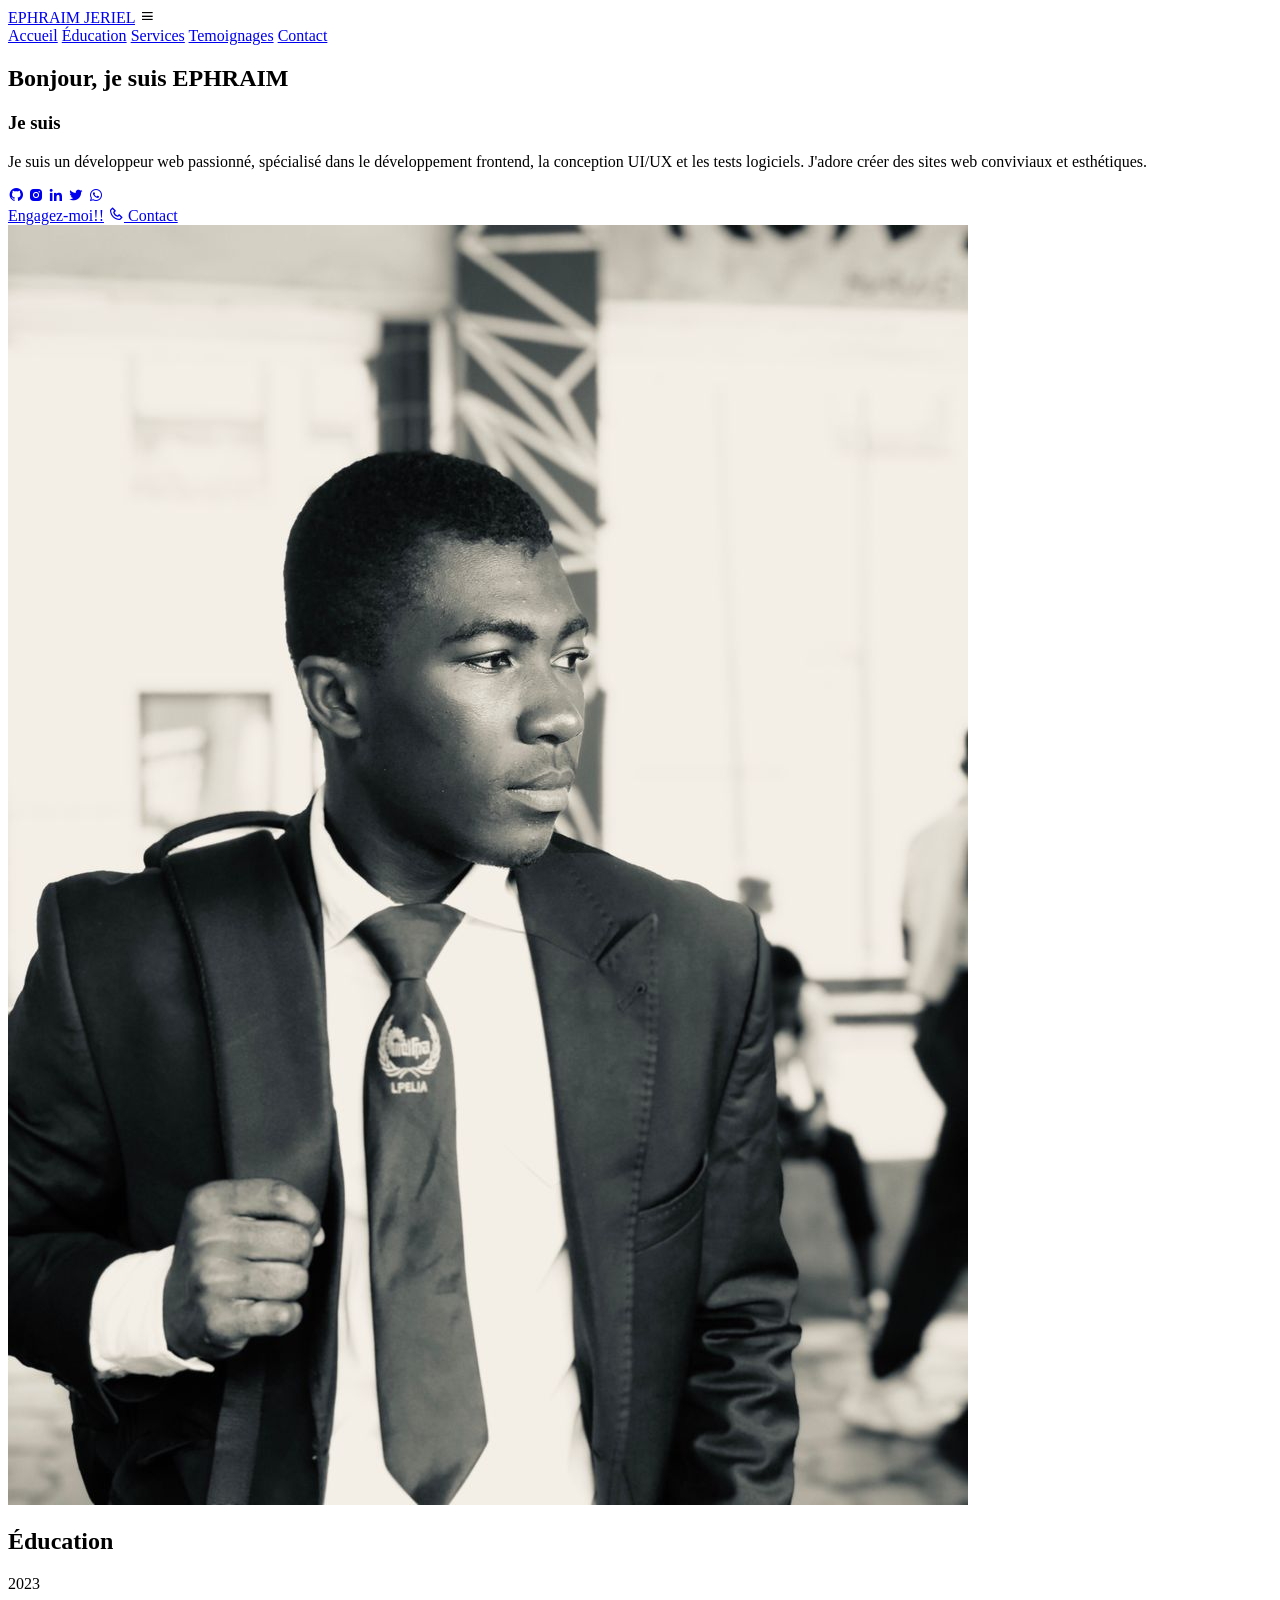
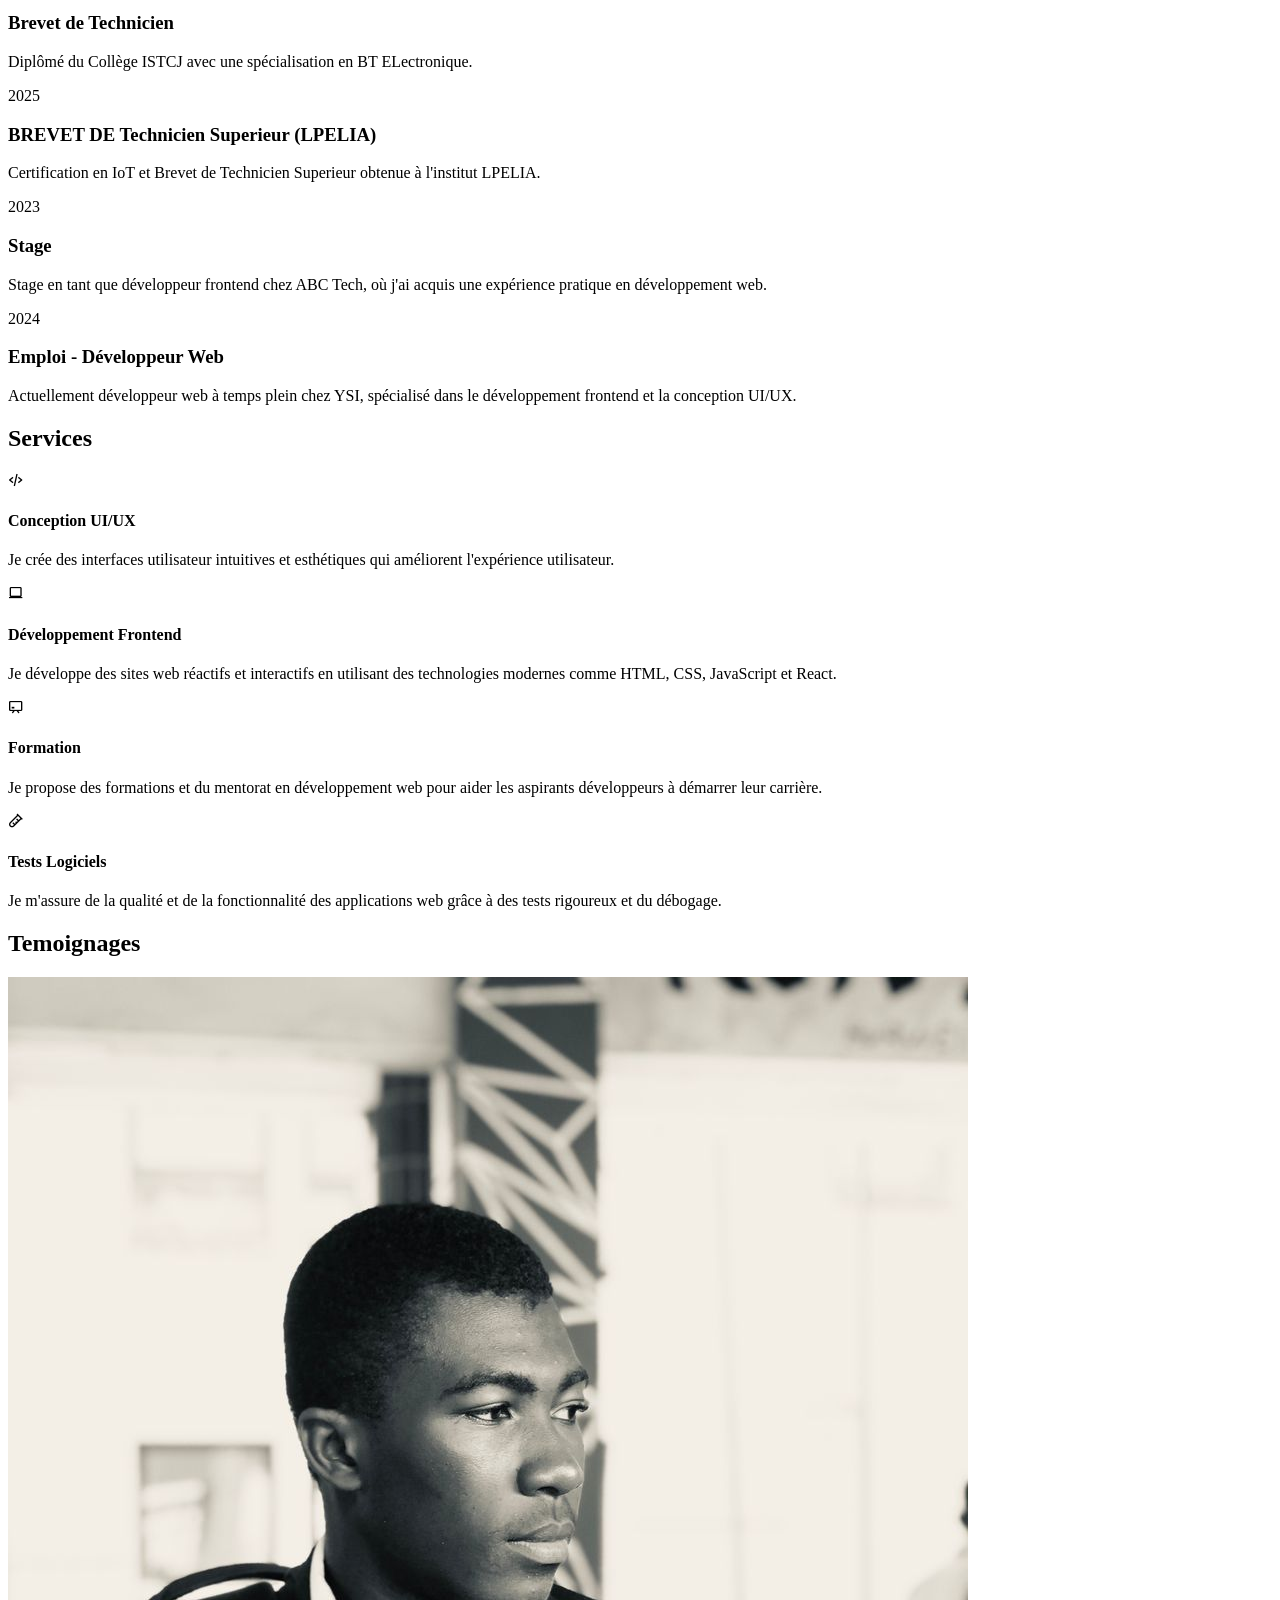
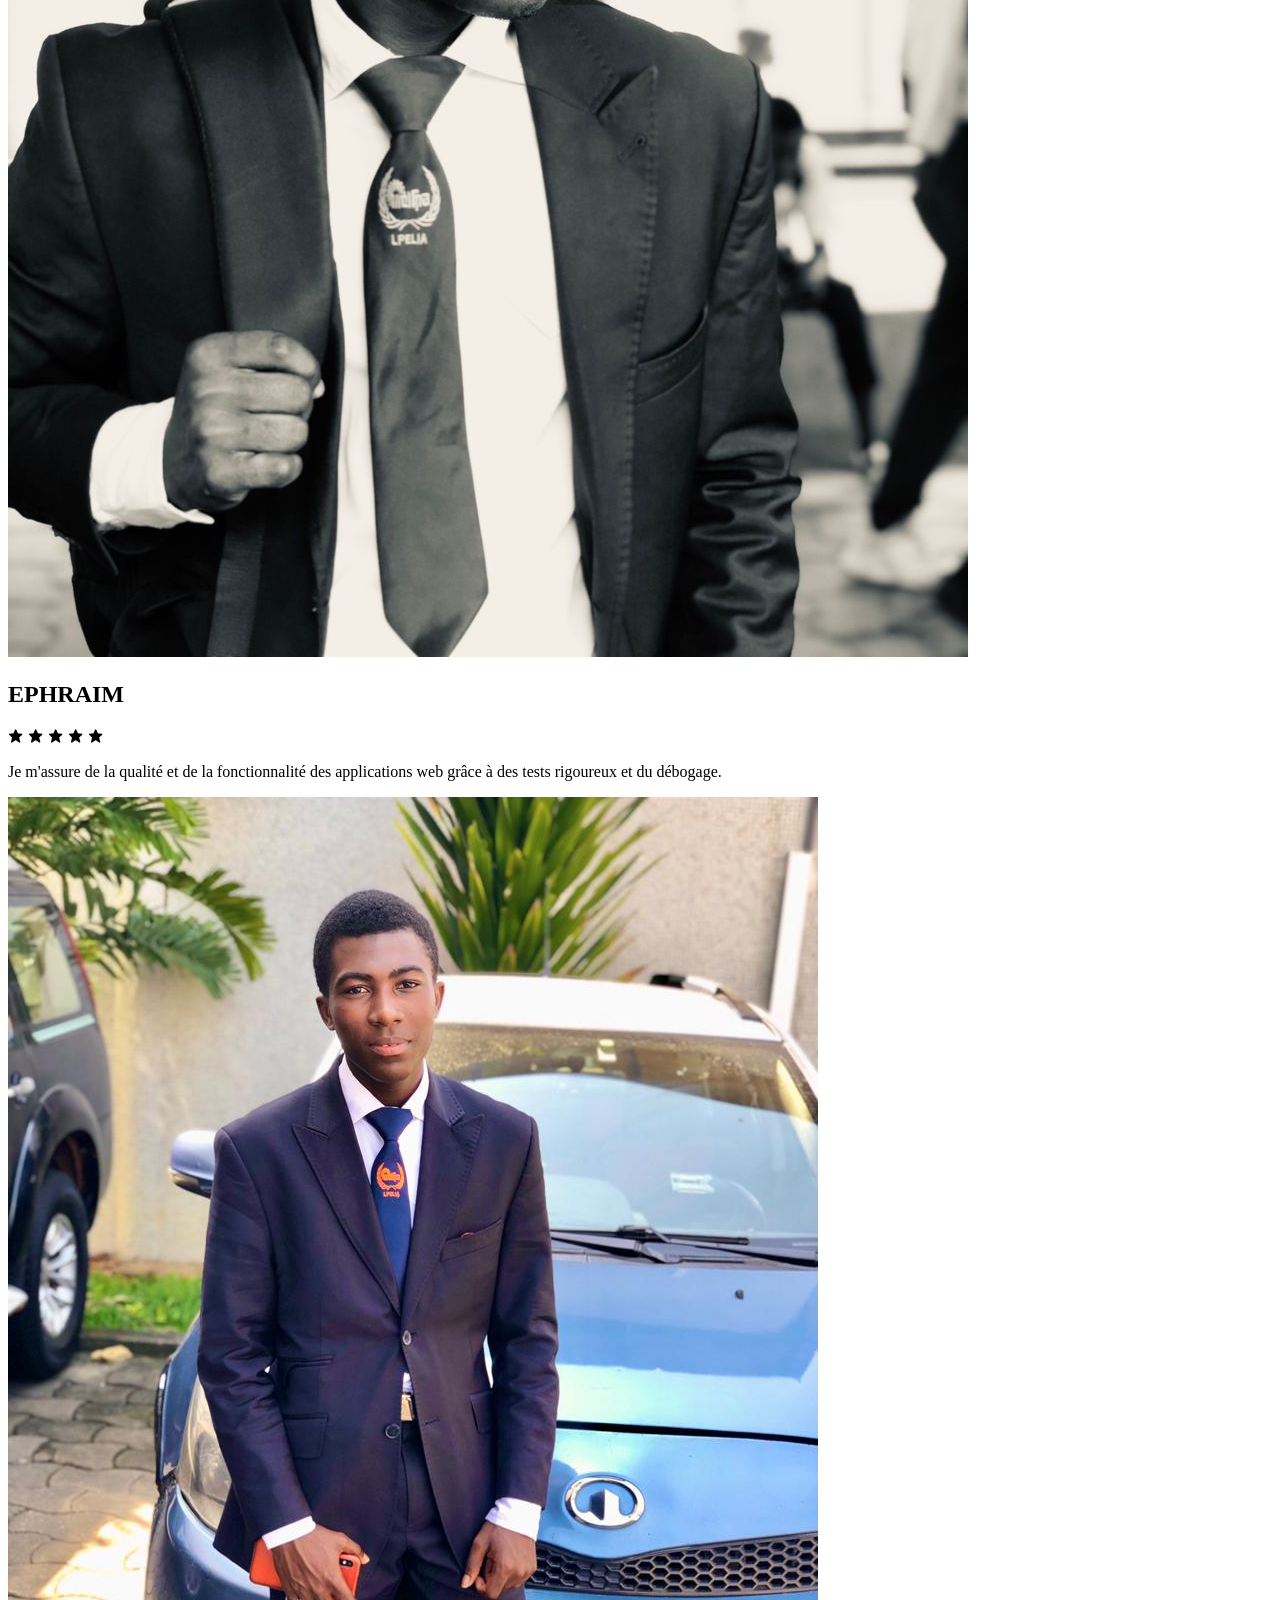
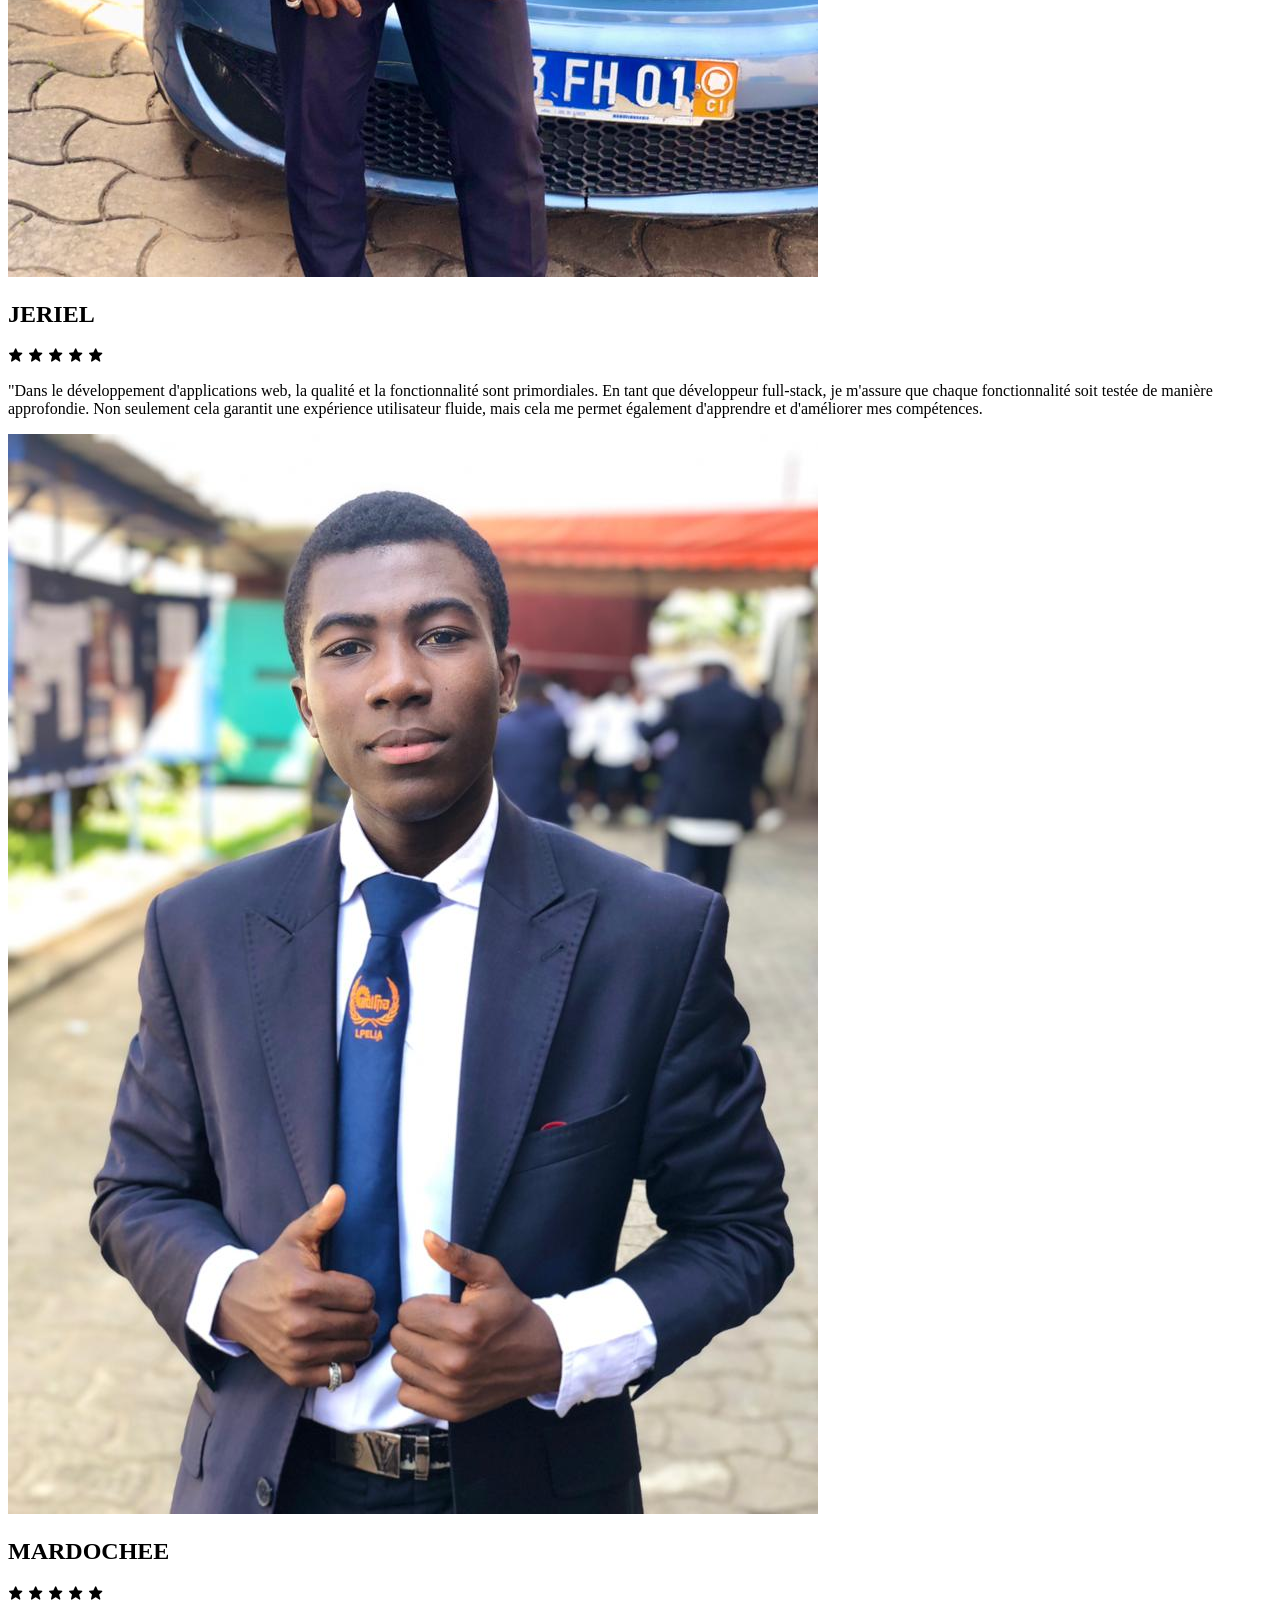
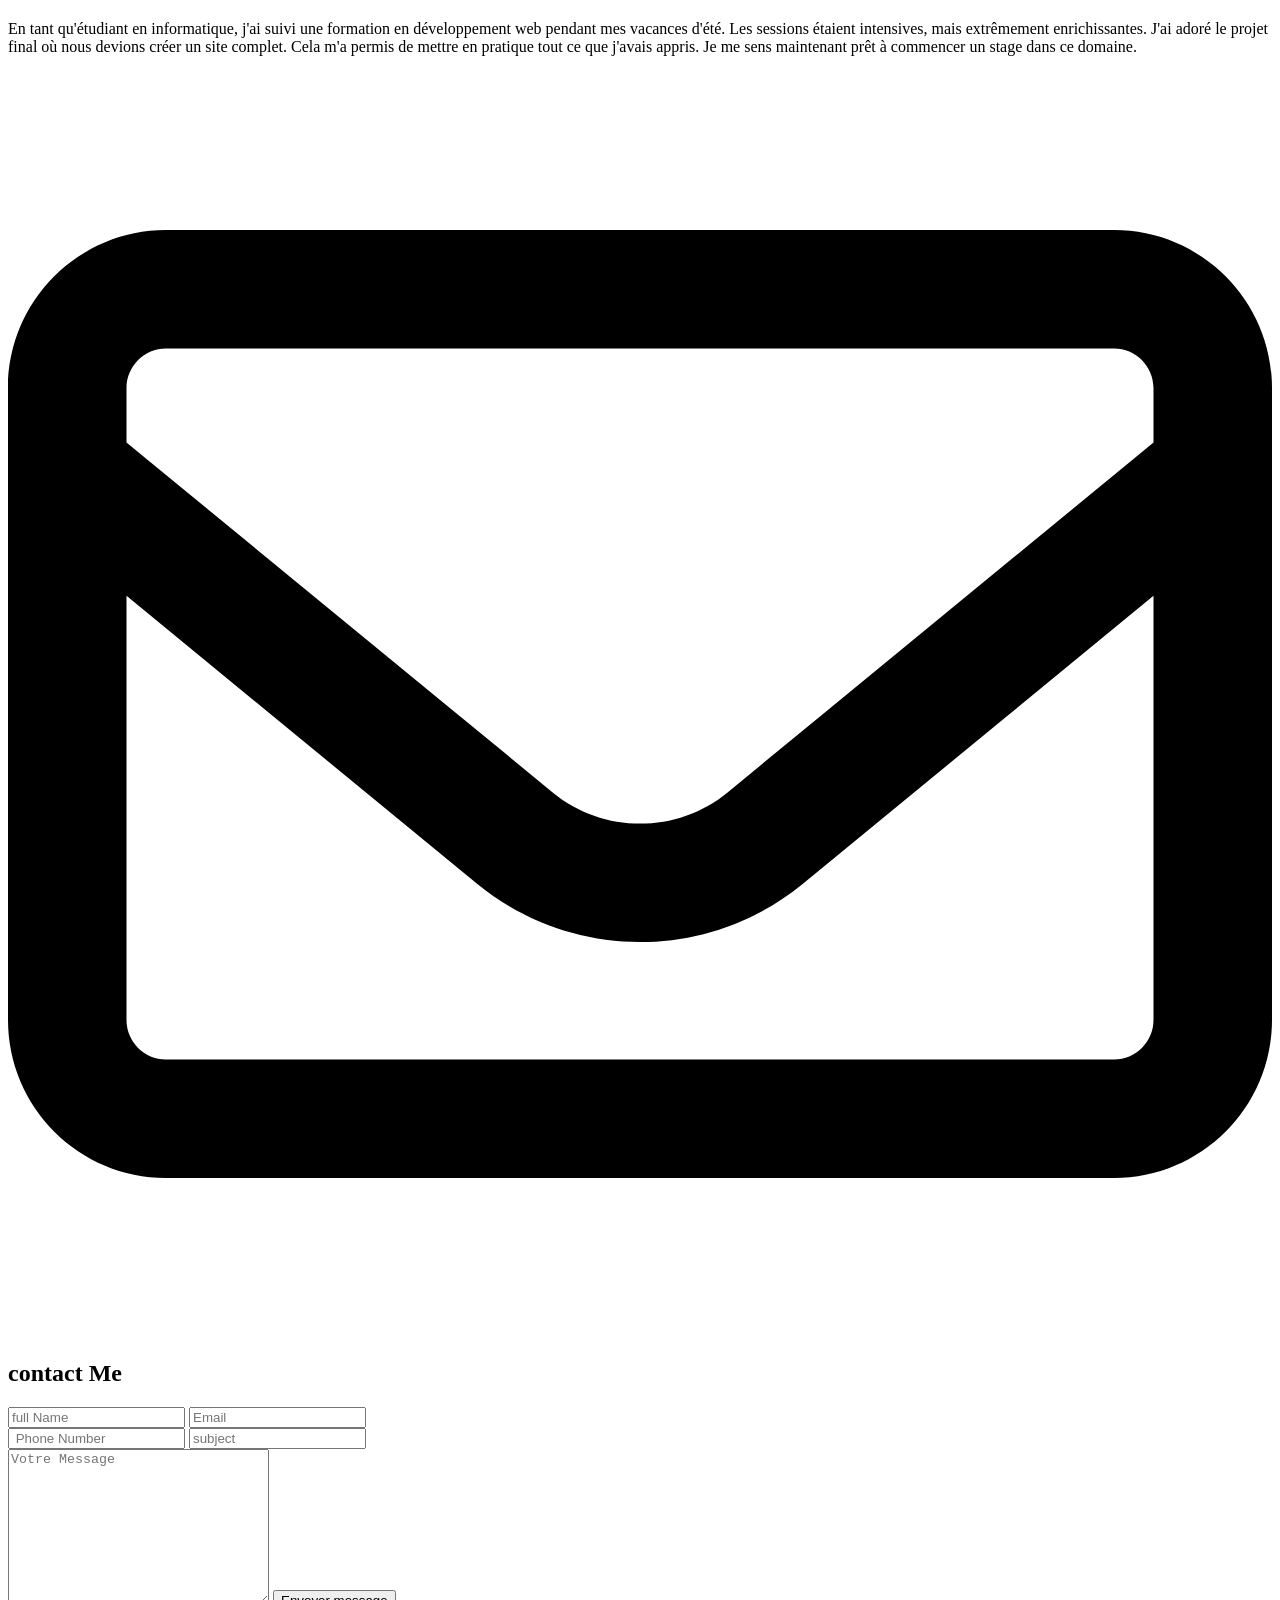
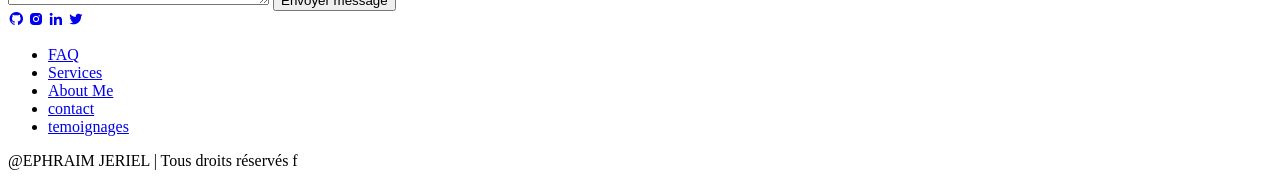
==== P_le Mardoch_e Ephra_m J_riel/Index.html @ 7ff17645 "Add files via upload" ====
<!DOCTYPE html>
<html lang="fr">
<head>
    <meta charset="UTF-8">
    <meta name="viewport" content="width=device-width, initial-scale=1.0">
    <title>POLE MARDOCHEE EPHRAIM JERIEL</title>
    <link rel="stylesheet" href="style.css">
    <link href='https://unpkg.com/boxicons@2.1.4/css/boxicons.min.css' rel='stylesheet'>
</head>
<body>
    
<header class="header">
    <a href="#home" class="logo">EPHRAIM <span>JERIEL</span></a>

    <i class='bx bx-menu' id="menu-icon"></i>

    <nav class="navbar">
        <a href="#home" class="active">Accueil</a>
        <a href="#Education">Éducation</a>
        <a href="#Services">Services</a>
        <a href="#Temoignages">Temoignages</a>
        <a href="#contact">Contact</a>
    </nav>
</header>

<section class="home" id="home">
    <div class="home-content">
        <h1>Bonjour, je suis <span>EPHRAIM</span></h1>
        <h3 class="text-animation">Je suis <span></span></h3>
        <p>Je suis un développeur web passionné, spécialisé dans le développement frontend, la conception UI/UX et les tests logiciels. J'adore créer des sites web conviviaux et esthétiques.</p>

    <div class="social-icons">
    <a href="https://github.com/mardocheeephraimjerielpole"><i class='bx bxl-github'></i></a>
    <a href="#"><i class='bx bxl-instagram-alt'></i></a>
    <a href="https://www.linkedin.com/in/mardoch%C3%A9e-ephra%C3%AFm-j%C3%A9riel-pol%C3%A9-62912a37a/"><i class='bx bxl-linkedin'></i></a>
    <a href="https://x.com/ephraim_pole?t=yPL_BrUzKOtYKGktFUM-qQ&s=09"><i class='bx bxl-twitter'></i></a>
    <a href="https://wa.me/+2250779482586"><i class='bx bxl-whatsapp'></i></a>
</div>

<div class="btn-group">
    
</div>
            <a href="mailto:mardocheeephraimjerielpole@gmail.com" class="btn">Engagez-moi!!</a>
           <a href="https://wa.me/+2250779482586" class="btn">  
    <i class='bx bx-phone'></i> Contact
</a>

        </div>
    </div>
    <div class="home-img">
        <img src="images/image(14).jpg" alt="Ephraim Jeriel">
    </div>
</section>

<section class="Education" id="Education">
    <h2 class="heading">Éducation</h2>

    <div class="timeline-items">
        <div class="timeline-item">
            <div class="timeline-dot"></div>
            <div class="timeline-date">2023</div>
            <div class="timeline-content">
                <h3>Brevet de Technicien </h3>
                <p>Diplômé du Collège ISTCJ avec une spécialisation en BT ELectronique.</p>
            </div>
        </div>

        <div class="timeline-item">
            <div class="timeline-dot"></div>
            <div class="timeline-date">2025</div>
            <div class="timeline-content">
                <h3>BREVET DE Technicien Superieur (LPELIA)</h3>
                <p>Certification en IoT et Brevet de Technicien Superieur obtenue à l'institut LPELIA.</p>
            </div> 
        </div>

        <div class="timeline-item">
            <div class="timeline-dot"></div>
            <div class="timeline-date">2023</div>
            <div class="timeline-content">
                <h3>Stage</h3>
                <p>Stage en tant que développeur frontend chez ABC Tech, où j'ai acquis une expérience pratique en développement web.</p>
            </div>
        </div>

        <div class="timeline-item">
            <div class="timeline-dot"></div>
            <div class="timeline-date">2024</div>
            <div class="timeline-content">
                <h3>Emploi - Développeur Web</h3>
                <p>Actuellement développeur web à temps plein chez YSI, spécialisé dans le développement frontend et la conception UI/UX.</p>
            </div>

         
        </div>
    </div>
</section>

<section class="Services" id="Services">
    <h2 class="heading">Services</h2>

    <div class="Services-container">
        <div class="Service-box">
            <i class='bx bx-code-alt'></i>
            <div class="Service-info">
                <h4>Conception UI/UX</h4>
                <p>Je crée des interfaces utilisateur intuitives et esthétiques qui améliorent l'expérience utilisateur.</p>
            </div>
        </div>

        <div class="Service-box">
            <i class='bx bx-laptop'></i>
            <div class="Service-info">
                <h4>Développement Frontend</h4>
                <p>Je développe des sites web réactifs et interactifs en utilisant des technologies modernes comme HTML, CSS, JavaScript et React.</p>
            </div>
        </div>

        <div class="Service-box">
            <i class='bx bx-chalkboard'></i>
            <div class="Service-info">
                <h4>Formation</h4>
                <p>Je propose des formations et du mentorat en développement web pour aider les aspirants développeurs à démarrer leur carrière.</p>
            </div>
        </div>

        <div class="Service-box">
            <i class='bx bx-test-tube'></i>
            <div class="Service-info">
                <h4>Tests Logiciels</h4>
                <p>Je m'assure de la qualité et de la fonctionnalité des applications web grâce à des tests rigoureux et du débogage.</p>
            </div>
        </div>
    </div>
</section>


<section class="temoignages" id="Temoignages">
    <div class="temoignages-box">
        <h2 class="heading">Temoignages</h2>

        <div class="wrapper">
            <div class="temoignages-item">
                <img src="images/image(14).jpg" alt="Ephraim">
                <h2>EPHRAIM</h2>
                <div class="rating">
                    <i class='bx bxs-star'></i>
                    <i class='bx bxs-star'></i>
                    <i class='bx bxs-star'></i>
                    <i class='bx bxs-star'></i>
                    <i class='bx bxs-star'></i>
                </div>
                <p>Je m'assure de la qualité et de la fonctionnalité des applications web grâce à des tests rigoureux et du débogage.</p>
            </div>

            <div class="temoignages-item">
                <img src="images/image (3).jpg" alt="Jeriel">
                <h2>JERIEL</h2>
                <div class="rating">
                    <i class='bx bxs-star'></i>
                    <i class='bx bxs-star'></i>
                    <i class='bx bxs-star'></i>
                    <i class='bx bxs-star'></i>
                    <i class='bx bxs-star'></i>
                </div>
                <p>"Dans le développement d'applications web, la qualité et la fonctionnalité sont primordiales. En tant que développeur full-stack, je m'assure que chaque fonctionnalité soit testée de manière approfondie. Non seulement cela garantit une expérience utilisateur fluide, mais cela me permet également d'apprendre et d'améliorer mes compétences.</p>
            </div>

            <div class="temoignages-item">
                <img src="images/image (4).jpg" alt="Mardochee">
                <h2>MARDOCHEE</h2>
                <div class="rating">
                    <i class='bx bxs-star'></i>
                    <i class='bx bxs-star'></i>
                    <i class='bx bxs-star'></i>
                    <i class='bx bxs-star'></i>
                    <i class='bx bxs-star'></i>
                </div>
                <p>En tant qu'étudiant en informatique, j'ai suivi une formation en développement web pendant mes vacances d'été. Les sessions étaient intensives, mais extrêmement enrichissantes. J'ai adoré le projet final où nous devions créer un site complet. Cela m'a permis de mettre en pratique tout ce que j'avais appris. Je me sens maintenant prêt à commencer un stage dans ce domaine.</p>
            </div>
        </div>
    </div>
</section>

<div class="logos">
    <a href="mailto:younginov@gmail.com" target="_blank" aria-label="My G mail"><svg id="GmailLogo"
        viewBox="0 0 512 512">
        
        <path
        d="M64 112c-8.8 0-16 7.2-16 16v22.1L220.5 291.7c20.7 17 50.4 17 71.1 0L464 150.1V128c0-8.8-7.2-16-16-16H64zM48 212.2V384c0 8.8 7.2 16 16 16H448c8.8 0 16-7.2 16-16V212.2L322 328.8c-38.4 31.5-93.7 31.5-132 0L48 212.2zM0 128C0 92.7 28.7 64 64 64H448c35.3 0 64 28.7 64 64V384c0 35.3-28.7 64-64 64H64c-35.3 0-64-28.7-64-64V128z" />
    </svg></a>
        
   </div>

        <section class="contact" id="contact">
            <h2 class="heading">contact <span>Me</span></h2>

            <form action="">
                <div class="inpout-group">
                    <div class="input-box">
                        <input type="text" placeholder="full Name">
                        <input type="email" placeholder="Email">
                    </div>
                    <div class="input-box">
                        <input type="number" placeholder=" Phone Number">
                        <input type="text" placeholder="subject">
                    </div>
                </div>

                <div class="input-group-2">
                    <textarea name="" id="" cols="30" rows="10" placeholder="Votre Message"></textarea>
                    <input type="submit" value="Envoyer message" class="btn">
                </div>
            </form>
        </section>

        <footer class="footer">
            <div class="social">
                <a href="#"><i class='bx bxl-github'></i></a>
                <a href="#"><i class='bx bxl-instagram-alt'></i></a>
                <a href="#"><i class='bx bxl-linkedin'></i></a>
                <a href="#"><i class='bx bxl-twitter'></i></a>
            </div>

            <ul class="list">
                <li>
                    <a href="a">FAQ</a>
                </li>

                <li>
                    <a href="a">Services</a>
                </li>

                <li>
                    <a href="a">About Me</a>
                </li>

                <li>
                    <a href="a">contact</a>
                </li>

                <li>
                    <a href="a">temoignages</a>
                </li>
            </ul>
            <p class="copyright">
                @EPHRAIM JERIEL | Tous droits réservés f
            </p>


        </footer>

<script src="Script.js"></script>
</body>
</html>
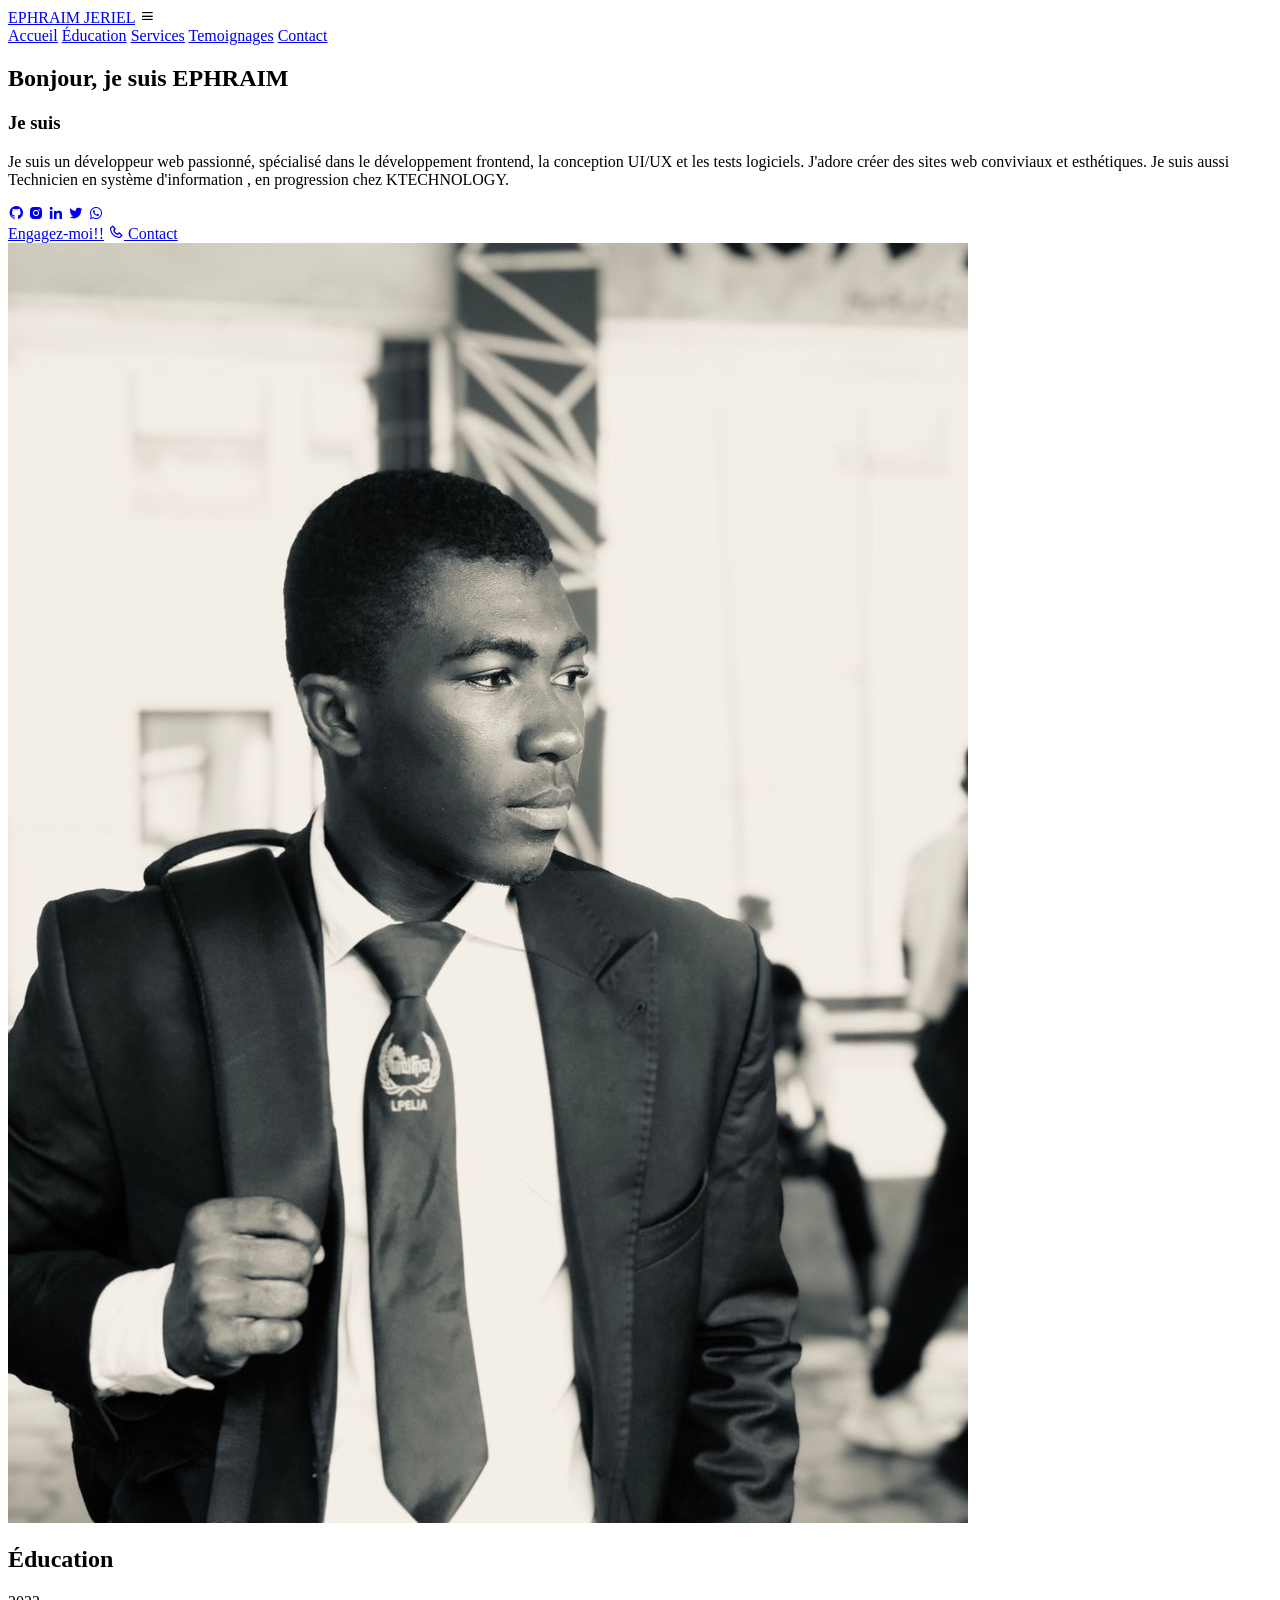
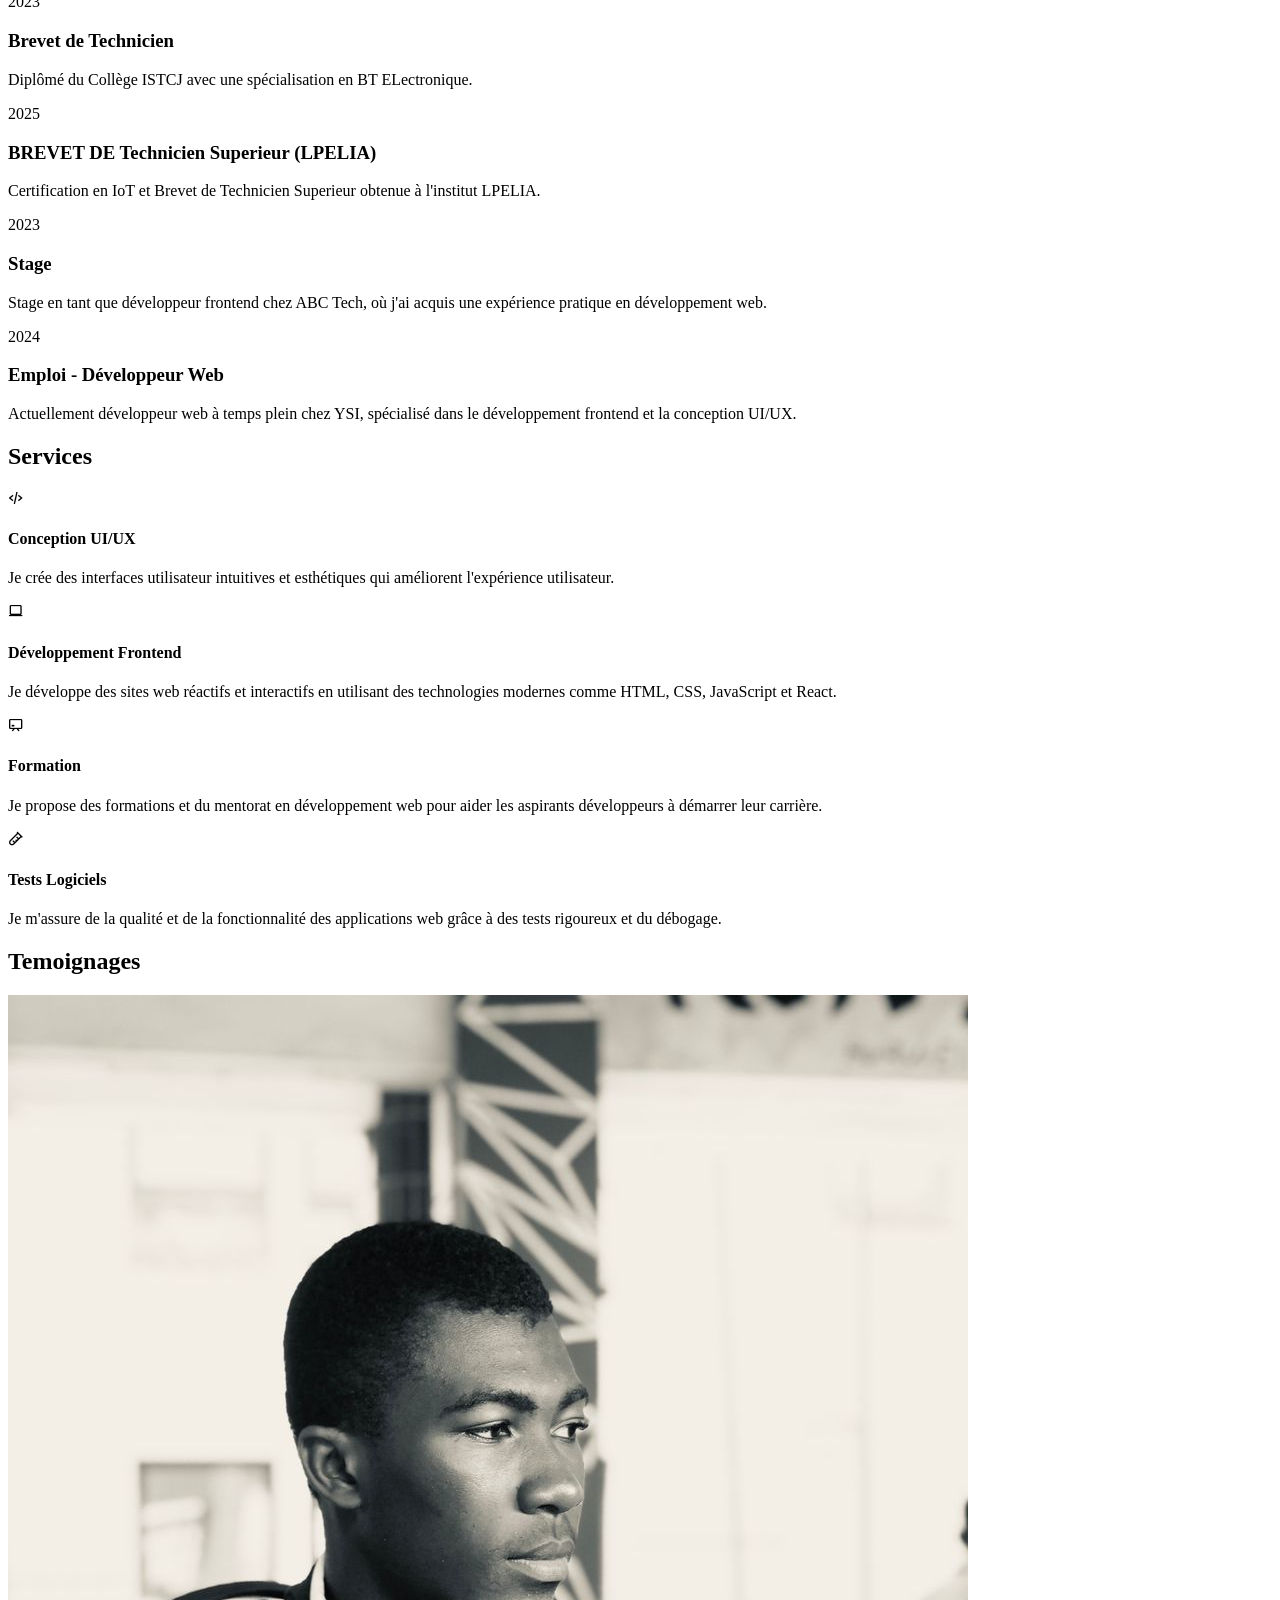
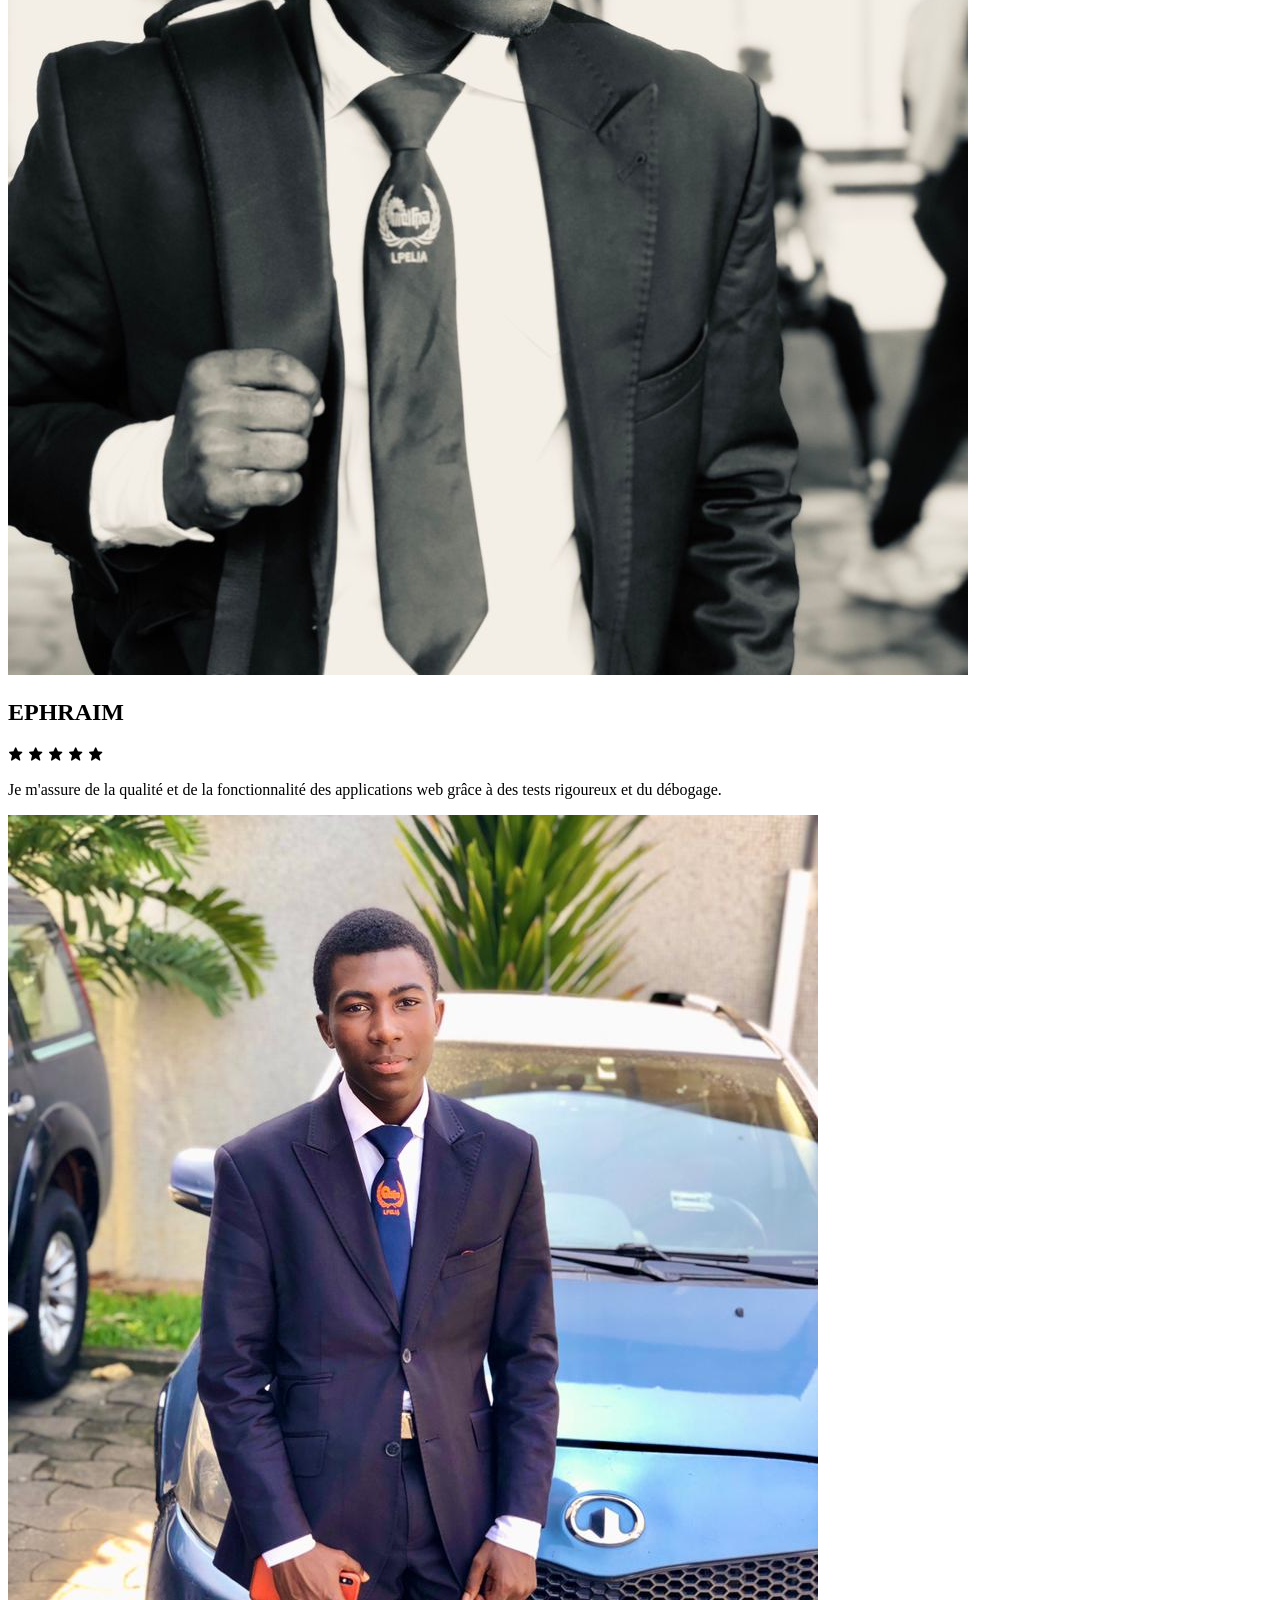
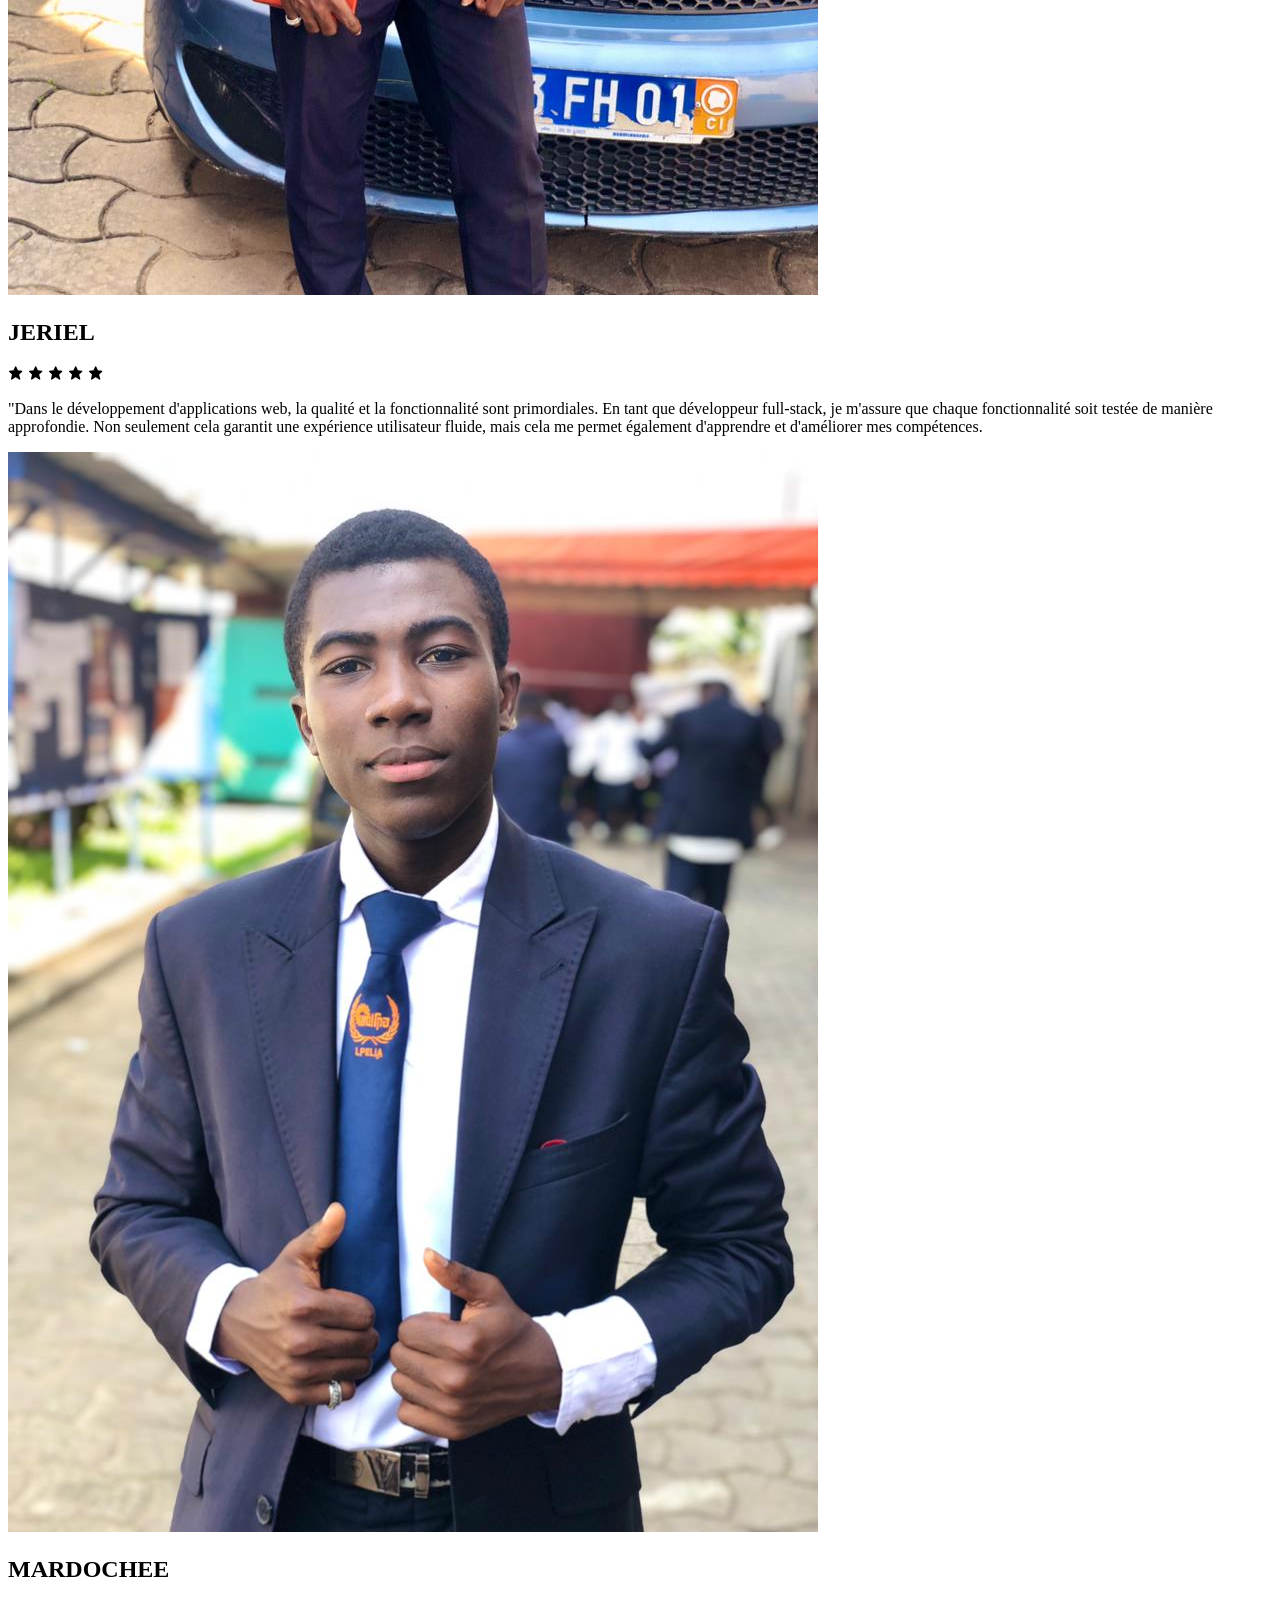
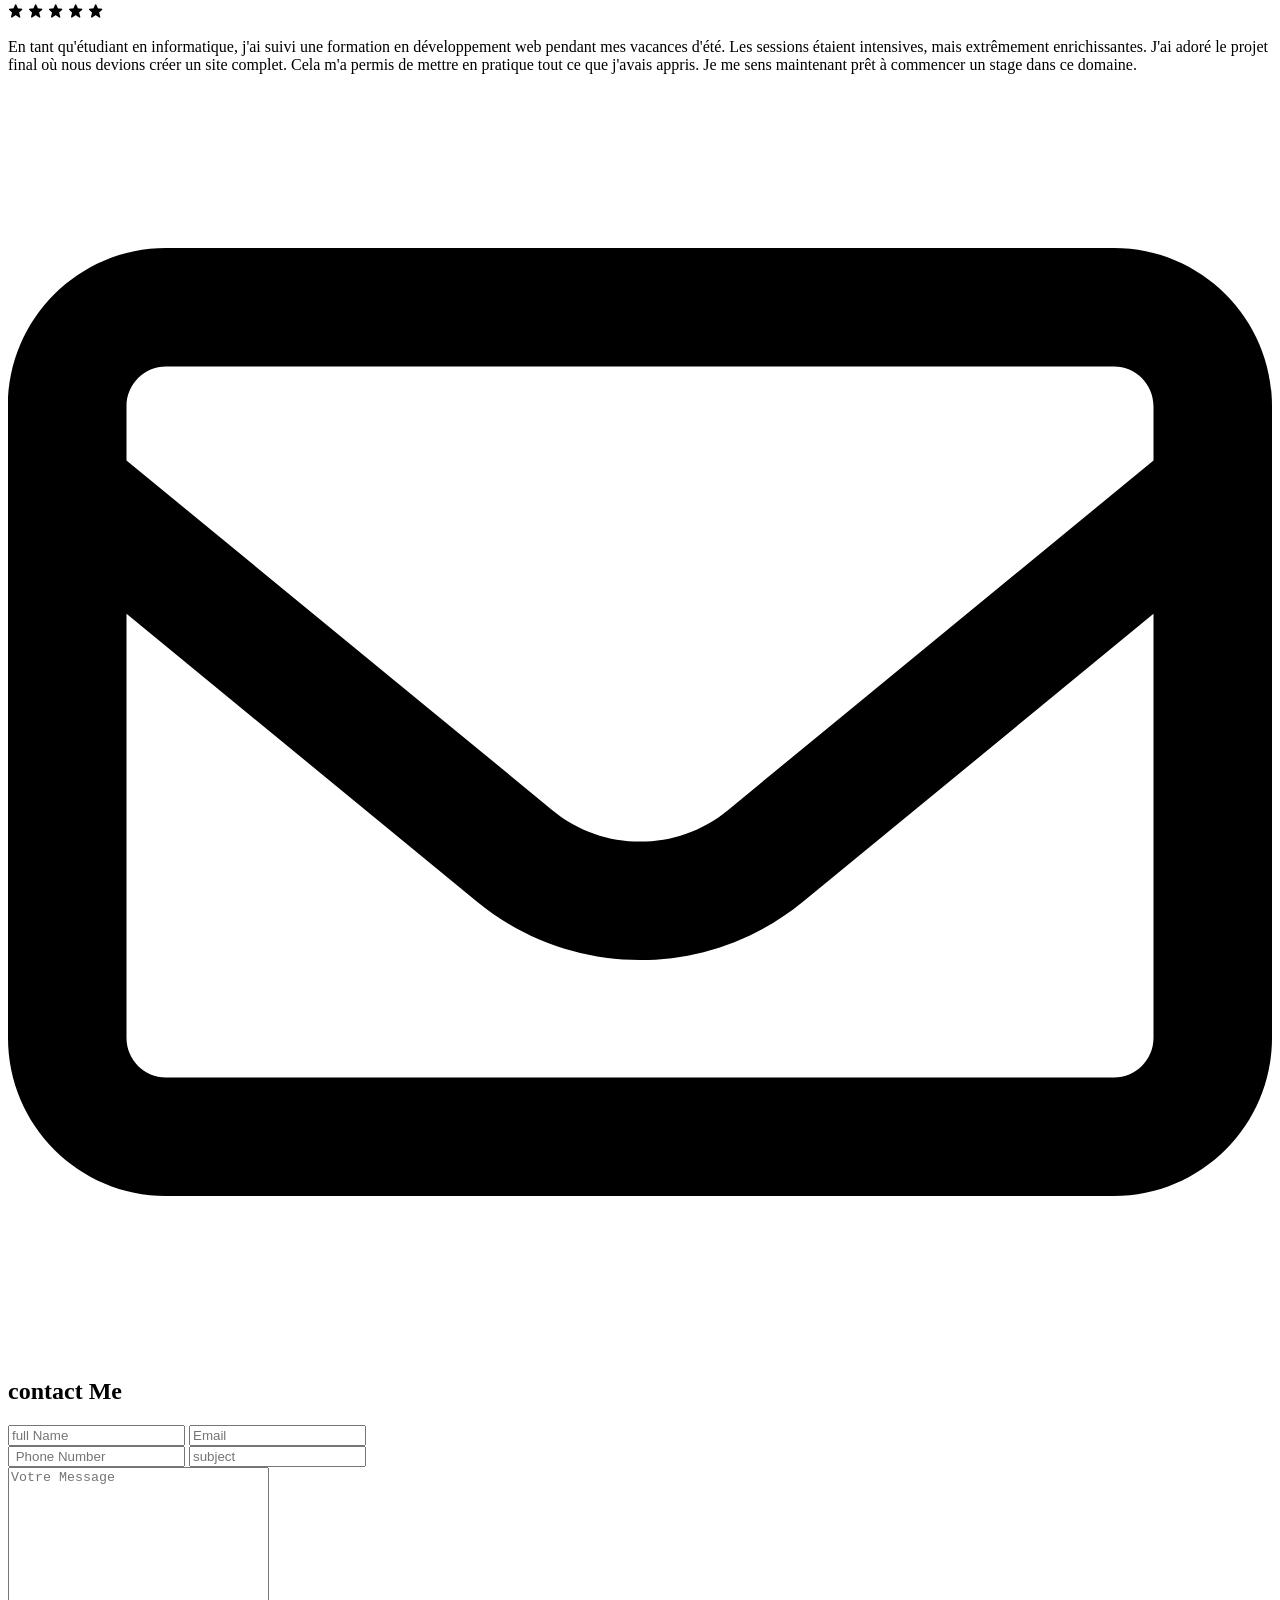
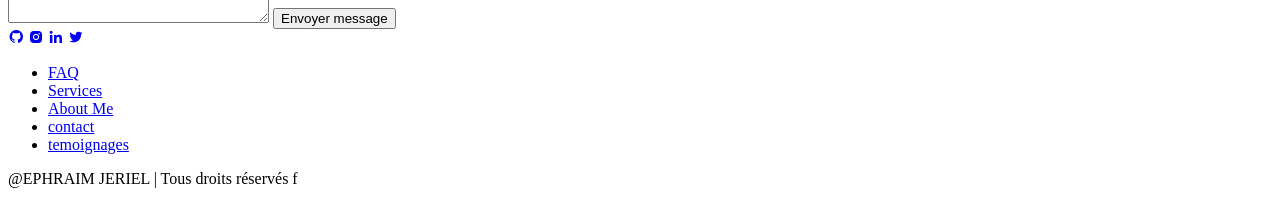
==== commit 16d554cb: "Update Index.html with developer details Added additional information about the developer's backgrou" ====
--- a/P_le Mardoch_e Ephra_m J_riel/Index.html
+++ b/P_le Mardoch_e Ephra_m J_riel/Index.html
@@ -27,7 +27,8 @@
     <div class="home-content">
         <h1>Bonjour, je suis <span>EPHRAIM</span></h1>
         <h3 class="text-animation">Je suis <span></span></h3>
-        <p>Je suis un développeur web passionné, spécialisé dans le développement frontend, la conception UI/UX et les tests logiciels. J'adore créer des sites web conviviaux et esthétiques.</p>
+        <p>Je suis un développeur web passionné, spécialisé dans le développement frontend, la conception UI/UX et les tests logiciels. J'adore créer des sites web conviviaux et esthétiques.
+        Je suis aussi Technicien en système d'information , en progression chez KTECHNOLOGY.</p>
 
     <div class="social-icons">
     <a href="https://github.com/mardocheeephraimjerielpole"><i class='bx bxl-github'></i></a>
@@ -252,4 +253,5 @@
 
 <script src="Script.js"></script>
 </body>
-</html>+
+</html>
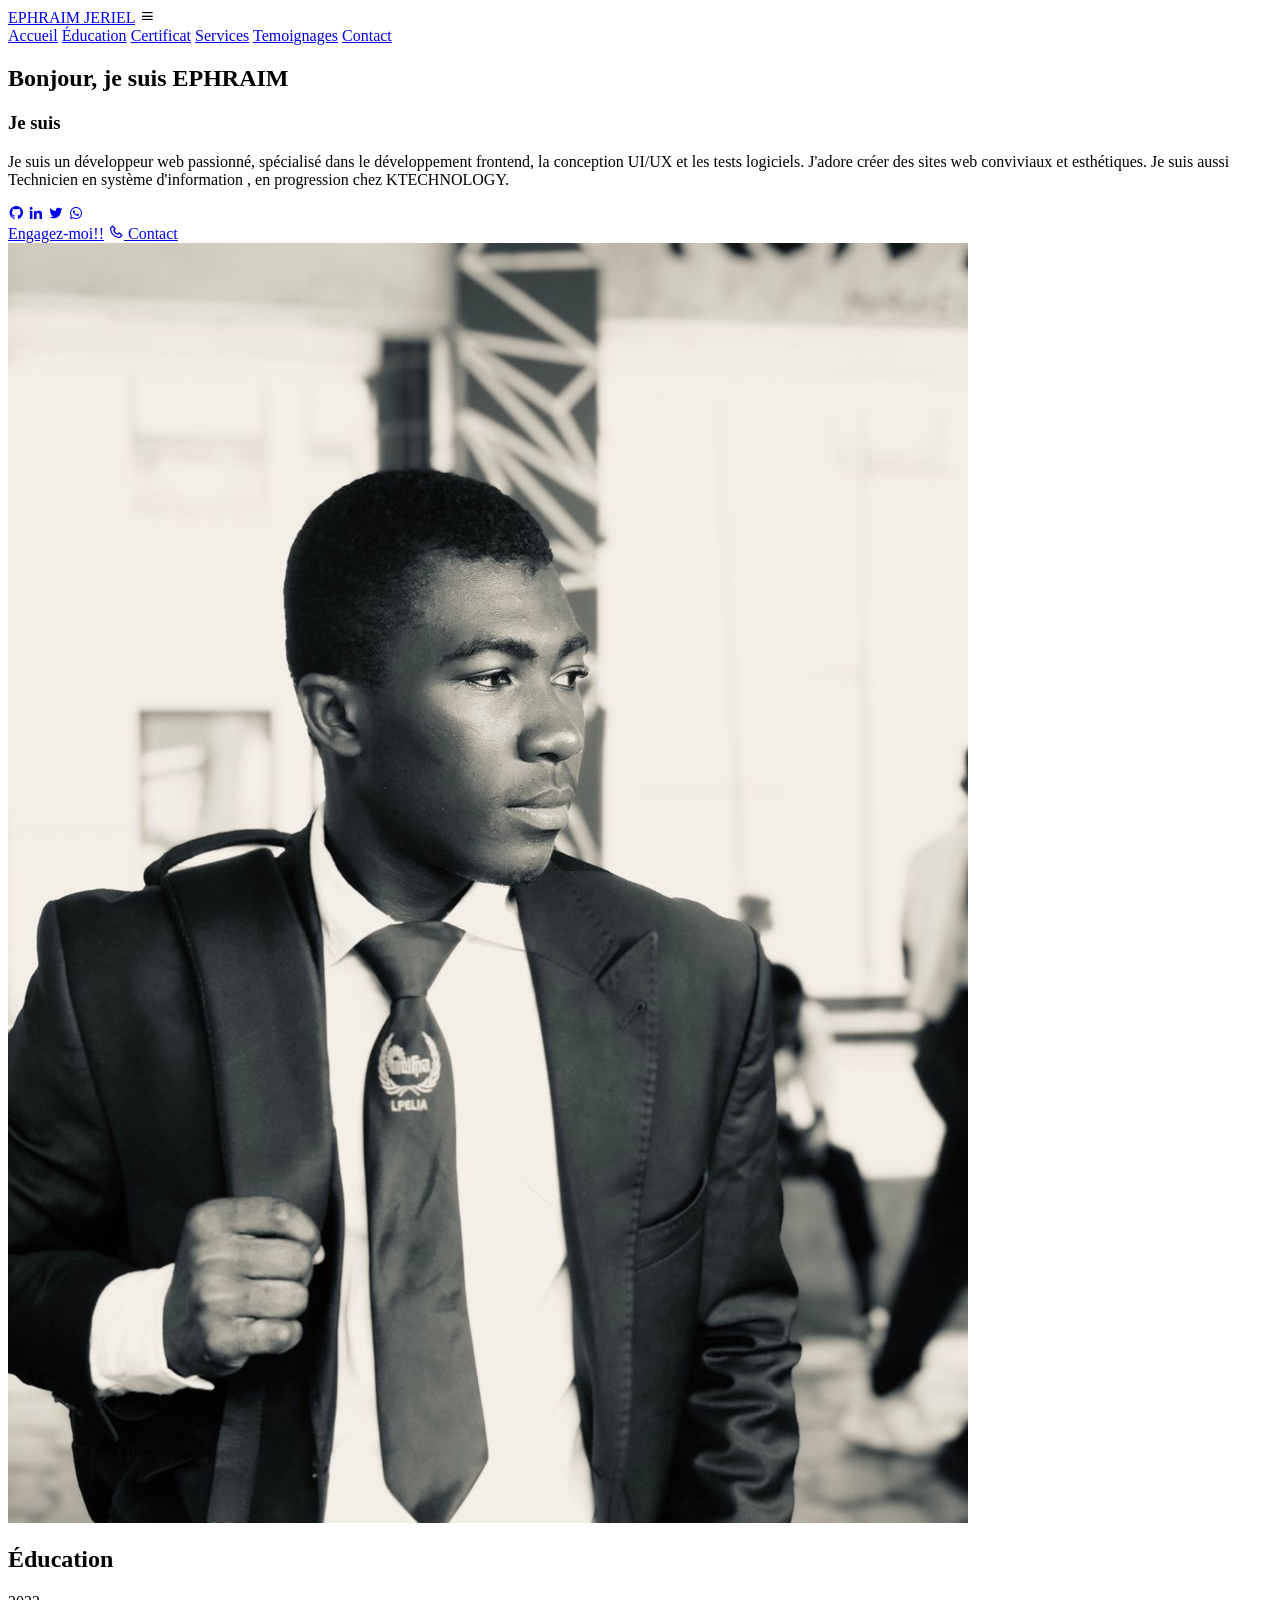
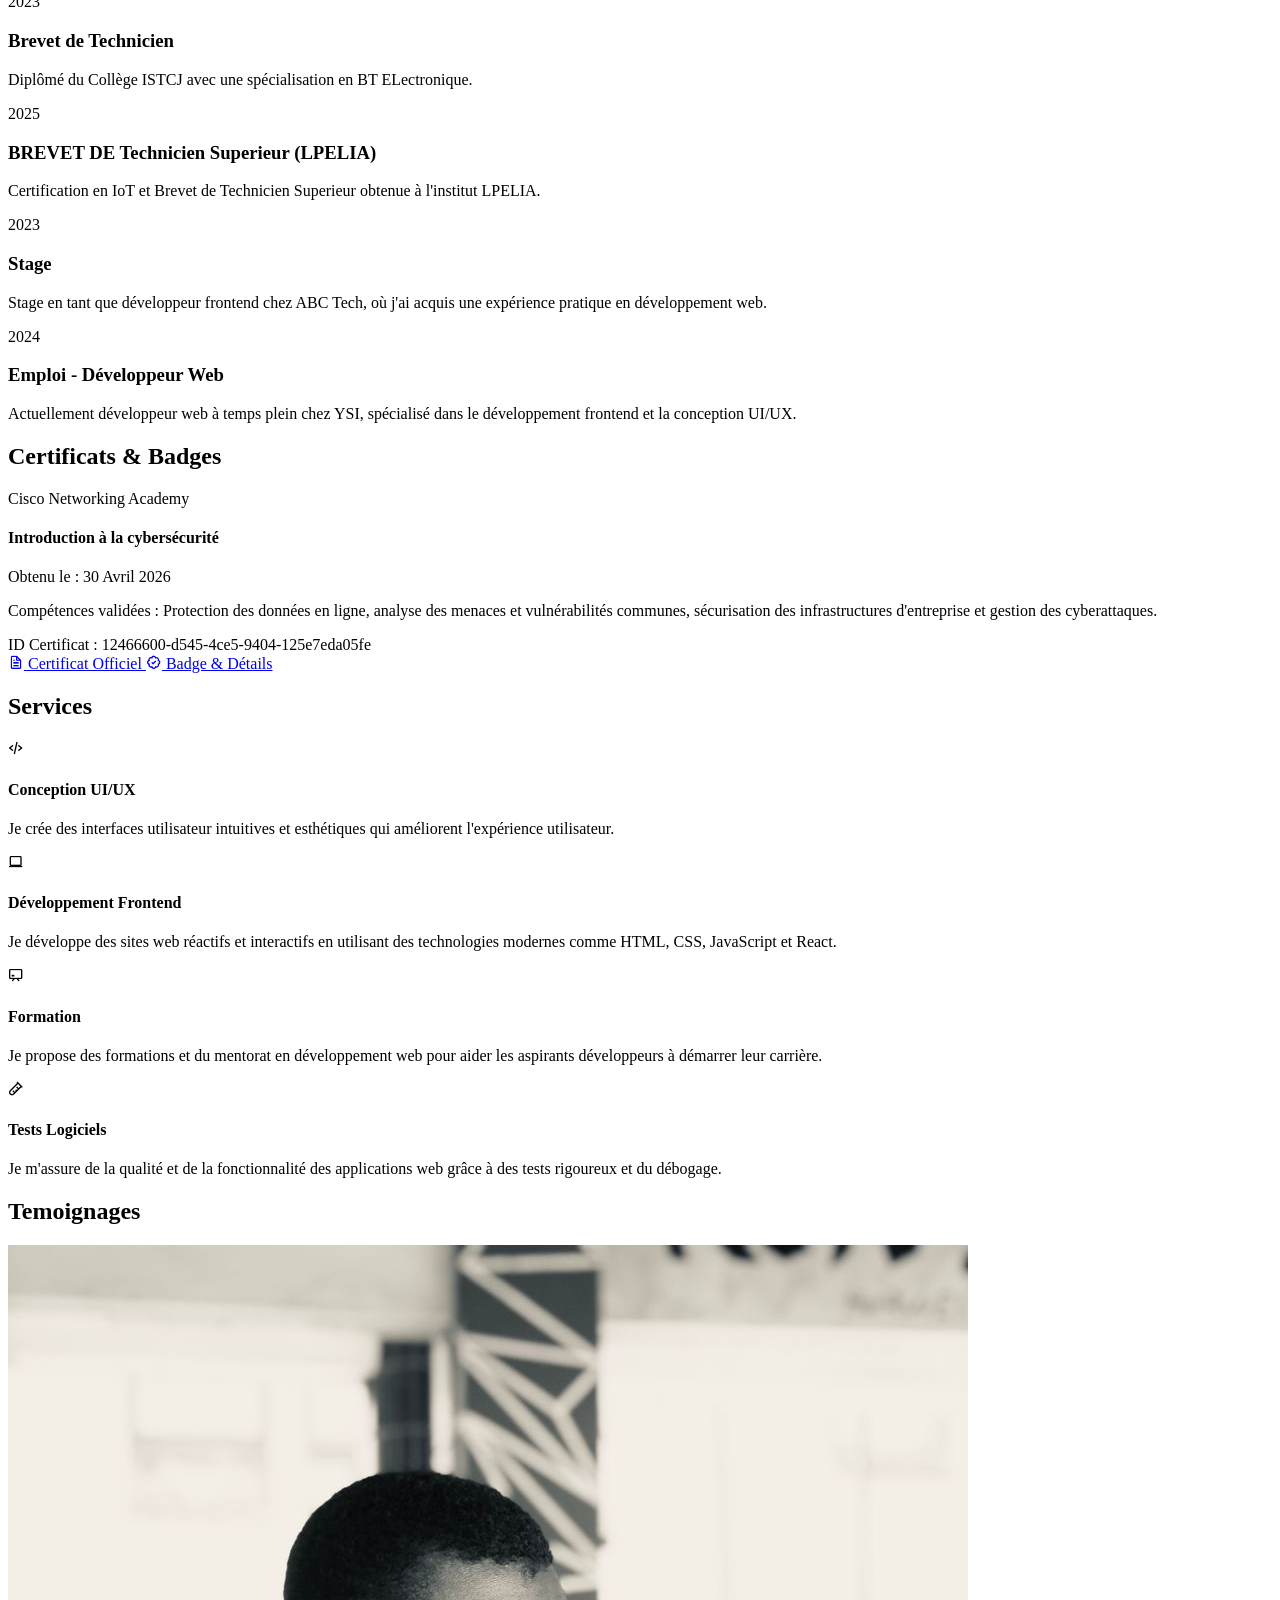
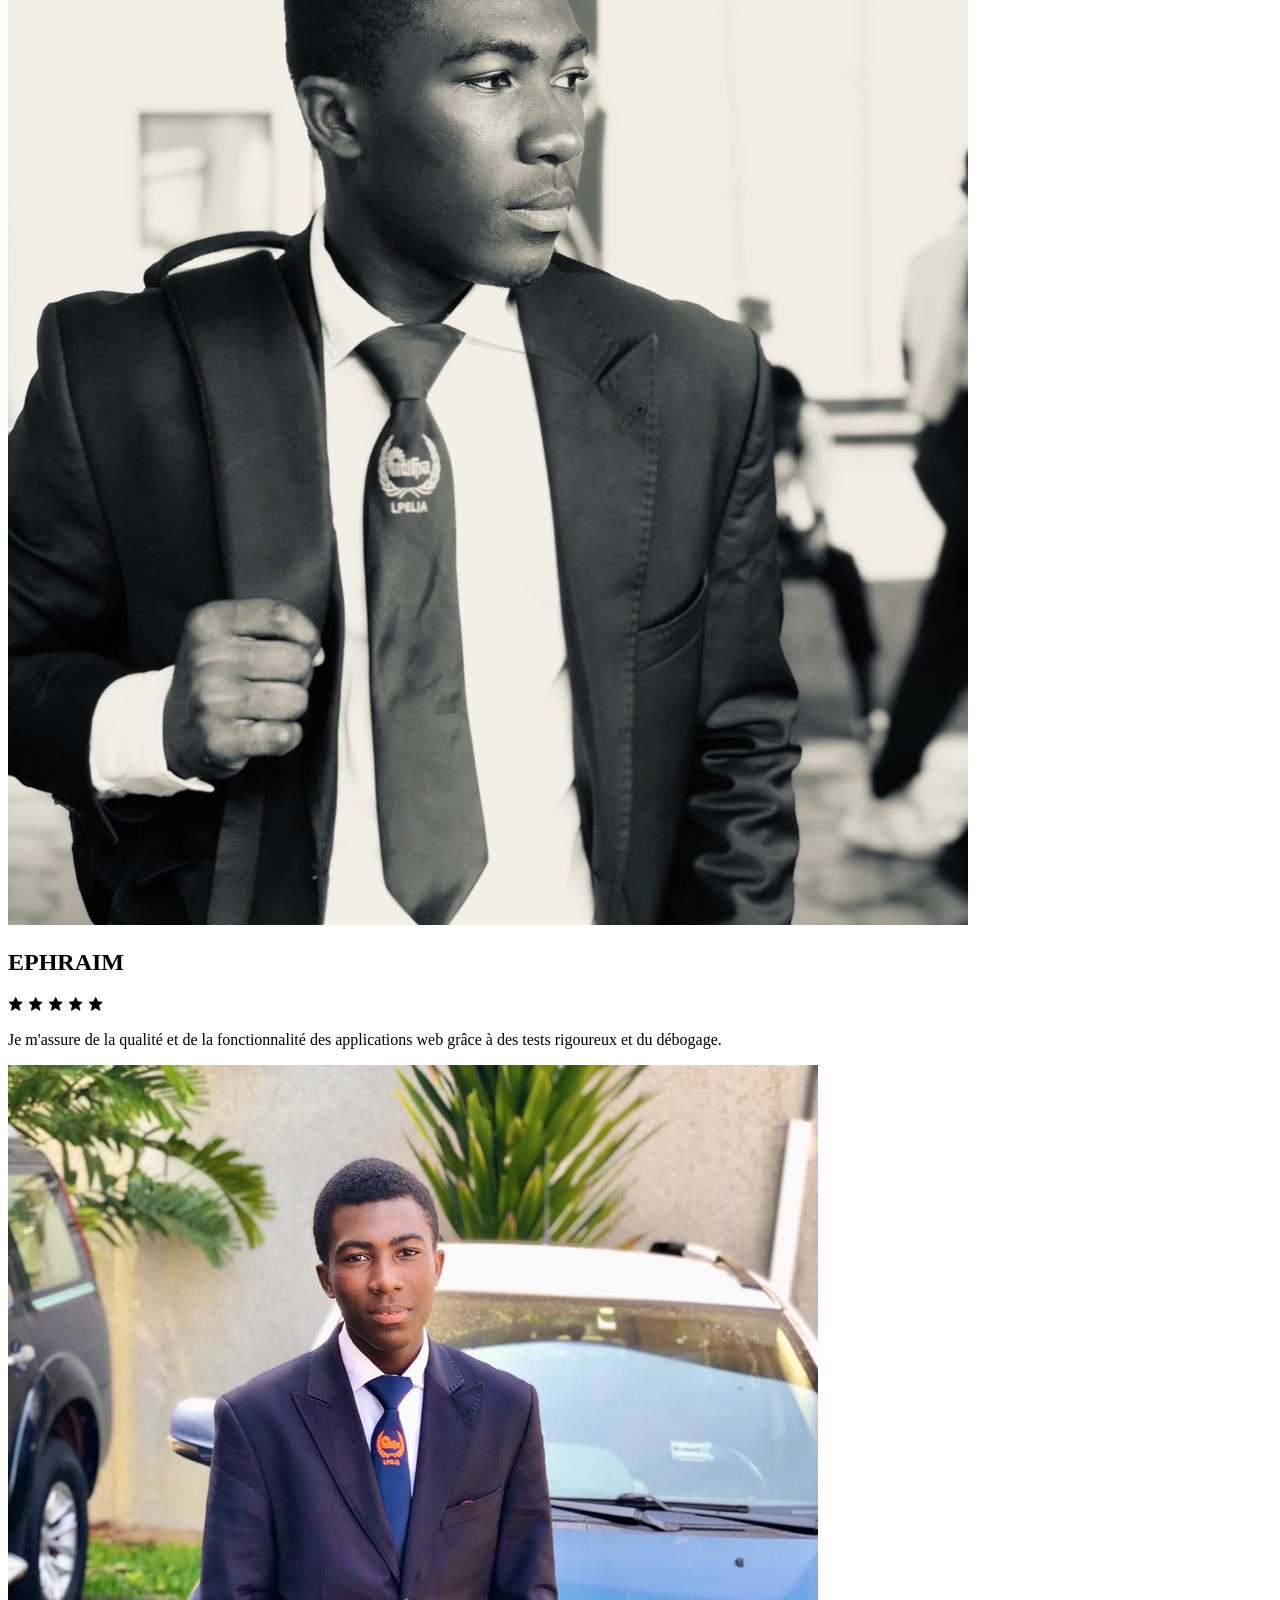
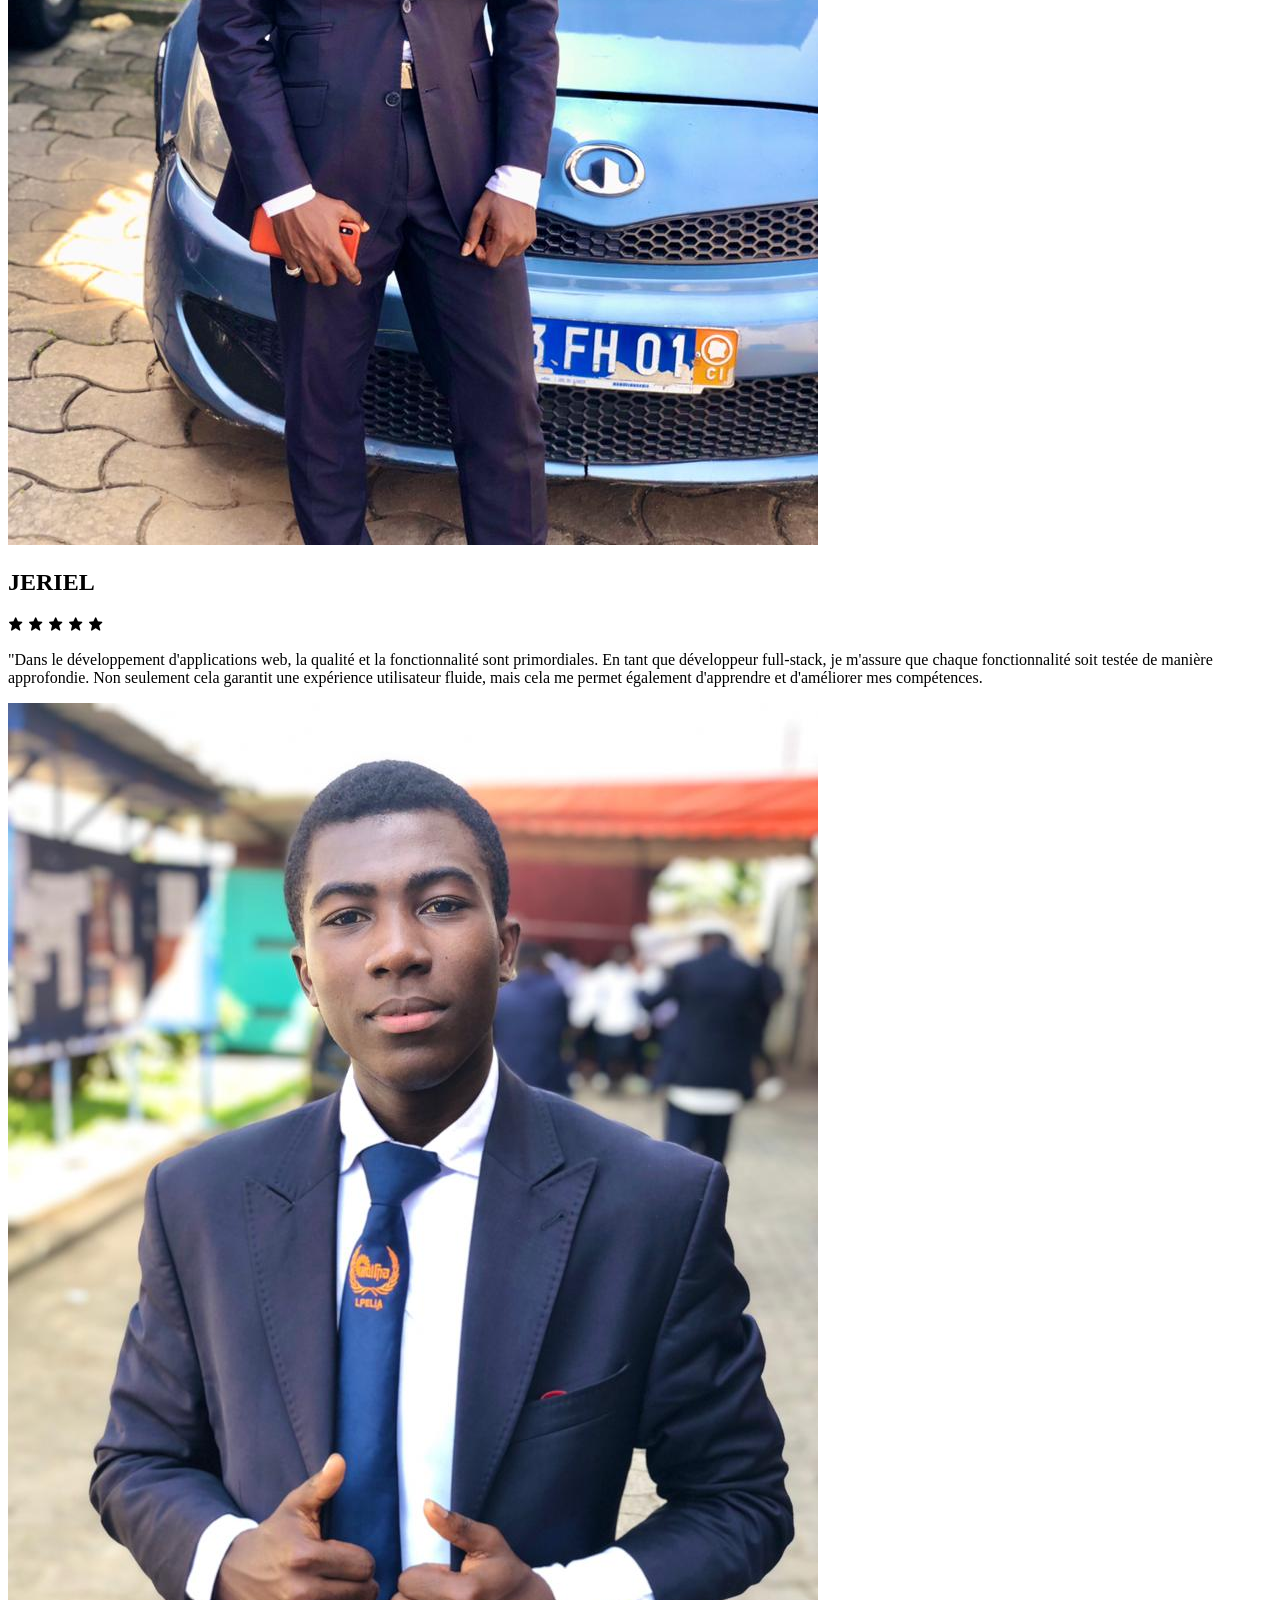
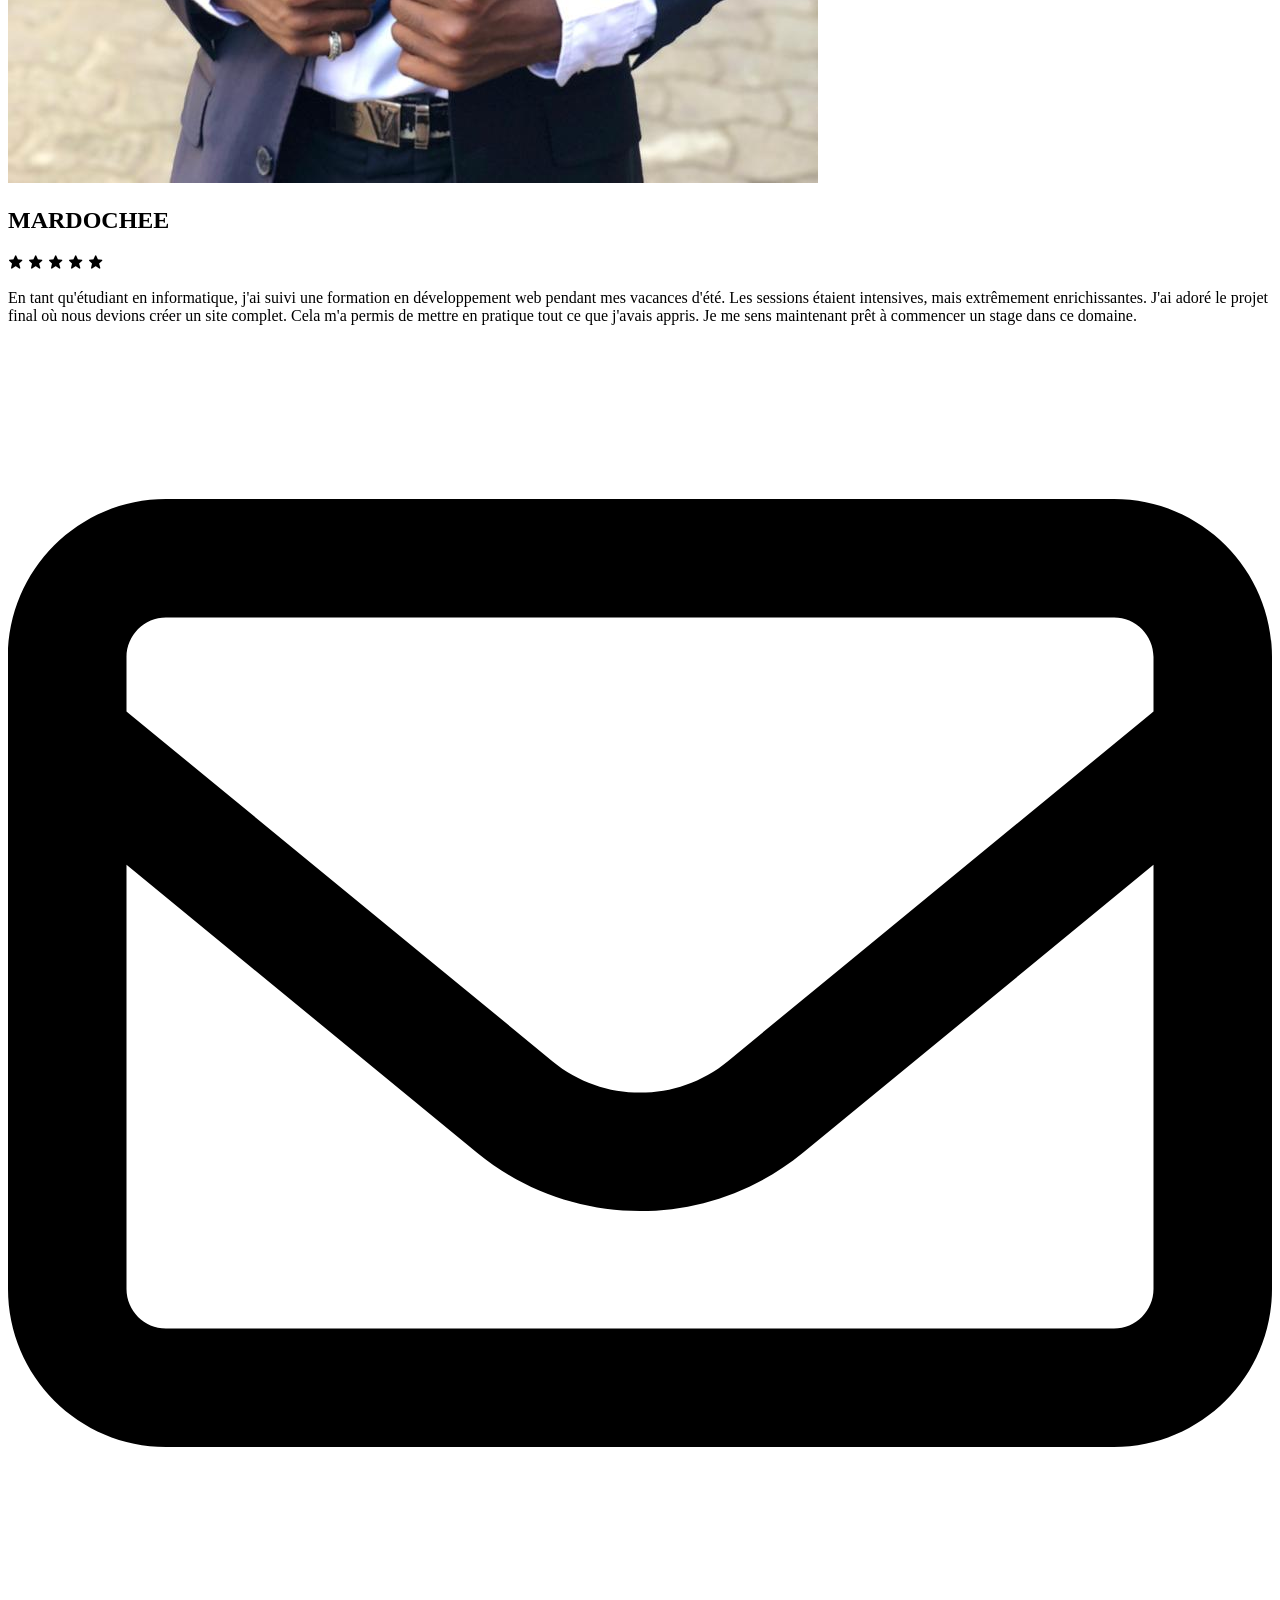
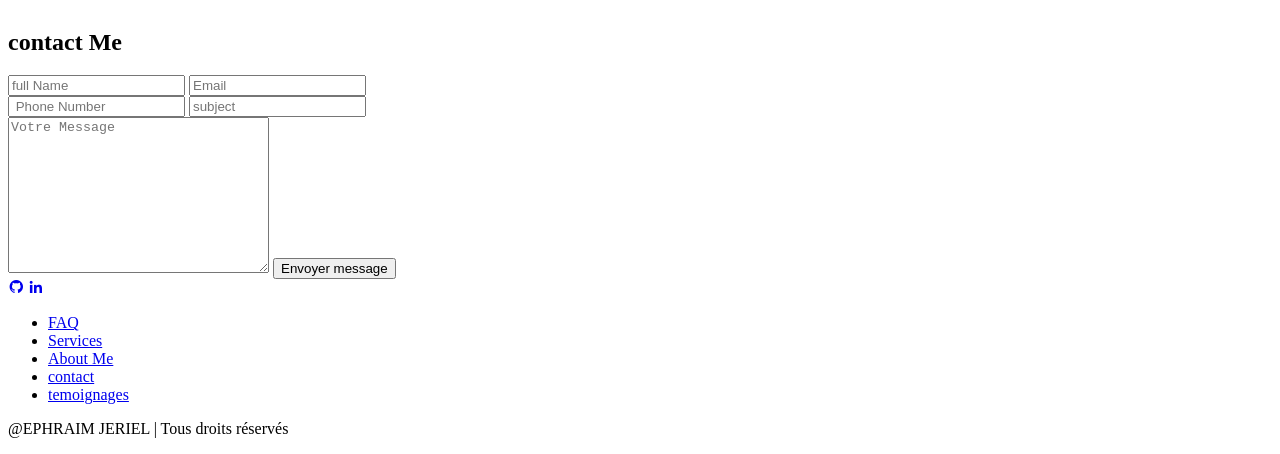
==== commit d2a92184: "Mise à jour de la section Certificat Cisco avec les PDF" ====
--- a/P_le Mardoch_e Ephra_m J_riel/Index.html
+++ b/P_le Mardoch_e Ephra_m J_riel/Index.html
@@ -17,6 +17,7 @@
     <nav class="navbar">
         <a href="#home" class="active">Accueil</a>
         <a href="#Education">Éducation</a>
+        <a href="#Certificat">Certificat</a>
         <a href="#Services">Services</a>
         <a href="#Temoignages">Temoignages</a>
         <a href="#contact">Contact</a>
@@ -32,7 +33,6 @@
 
     <div class="social-icons">
     <a href="https://github.com/mardocheeephraimjerielpole"><i class='bx bxl-github'></i></a>
-    <a href="#"><i class='bx bxl-instagram-alt'></i></a>
     <a href="https://www.linkedin.com/in/mardoch%C3%A9e-ephra%C3%AFm-j%C3%A9riel-pol%C3%A9-62912a37a/"><i class='bx bxl-linkedin'></i></a>
     <a href="https://x.com/ephraim_pole?t=yPL_BrUzKOtYKGktFUM-qQ&s=09"><i class='bx bxl-twitter'></i></a>
     <a href="https://wa.me/+2250779482586"><i class='bx bxl-whatsapp'></i></a>
@@ -96,6 +96,32 @@
         </div>
     </div>
 </section>
+
+<!-- ================= NOUVELLE SECTION CERTIFICAT COMPLÈTE ================= -->
+<section class="Certificat" id="Certificat">
+    <h2 class="heading">Certificats & <span>Badges</span></h2>
+
+    <div class="certificat-container">
+       <div class="certificat-info">
+    <span class="cert-tag">Cisco Networking Academy</span>
+    <h4>Introduction à la cybersécurité</h4>
+    <p class="cert-date">Obtenu le : 30 Avril 2026</p> <p class="cert-desc">
+        Compétences validées : Protection des données en ligne, analyse des menaces et vulnérabilités communes, sécurisation des infrastructures d'entreprise et gestion des cyberattaques. </p>
+    
+    <span class="cert-id">ID Certificat : 12466600-d545-4ce5-9404-125e7eda05fe</span> <div class="cert-buttons-group">
+        <a href="documents/Introduction_to_Cybersecurity_certificate_mardocheeephraimjerielpole-gmail-com_12466e00-d545-4ce5-9404-125e7eda05fe.pdf" target="_blank" class="btn-cert">
+            <i class='bx bx-file'></i> Certificat Officiel
+        </a>
+        
+        <a href="documents/I2CSUpdate20260504-31-ma8pao.pdf" target="_blank" class="btn-cert btn-secondary-cert">
+            <i class='bx bx-badge-check'></i> Badge & Détails
+        </a>
+    </div>
+</div>
+    </div>
+</section>
+<!-- ========================================================================= -->
+
 
 <section class="Services" id="Services">
     <h2 class="heading">Services</h2>
@@ -218,9 +244,7 @@
         <footer class="footer">
             <div class="social">
                 <a href="#"><i class='bx bxl-github'></i></a>
-                <a href="#"><i class='bx bxl-instagram-alt'></i></a>
                 <a href="#"><i class='bx bxl-linkedin'></i></a>
-                <a href="#"><i class='bx bxl-twitter'></i></a>
             </div>
 
             <ul class="list">
@@ -245,7 +269,7 @@
                 </li>
             </ul>
             <p class="copyright">
-                @EPHRAIM JERIEL | Tous droits réservés f
+                @EPHRAIM JERIEL | Tous droits réservés 
             </p>
 
 
@@ -253,5 +277,4 @@
 
 <script src="Script.js"></script>
 </body>
-
-</html>
+</html>
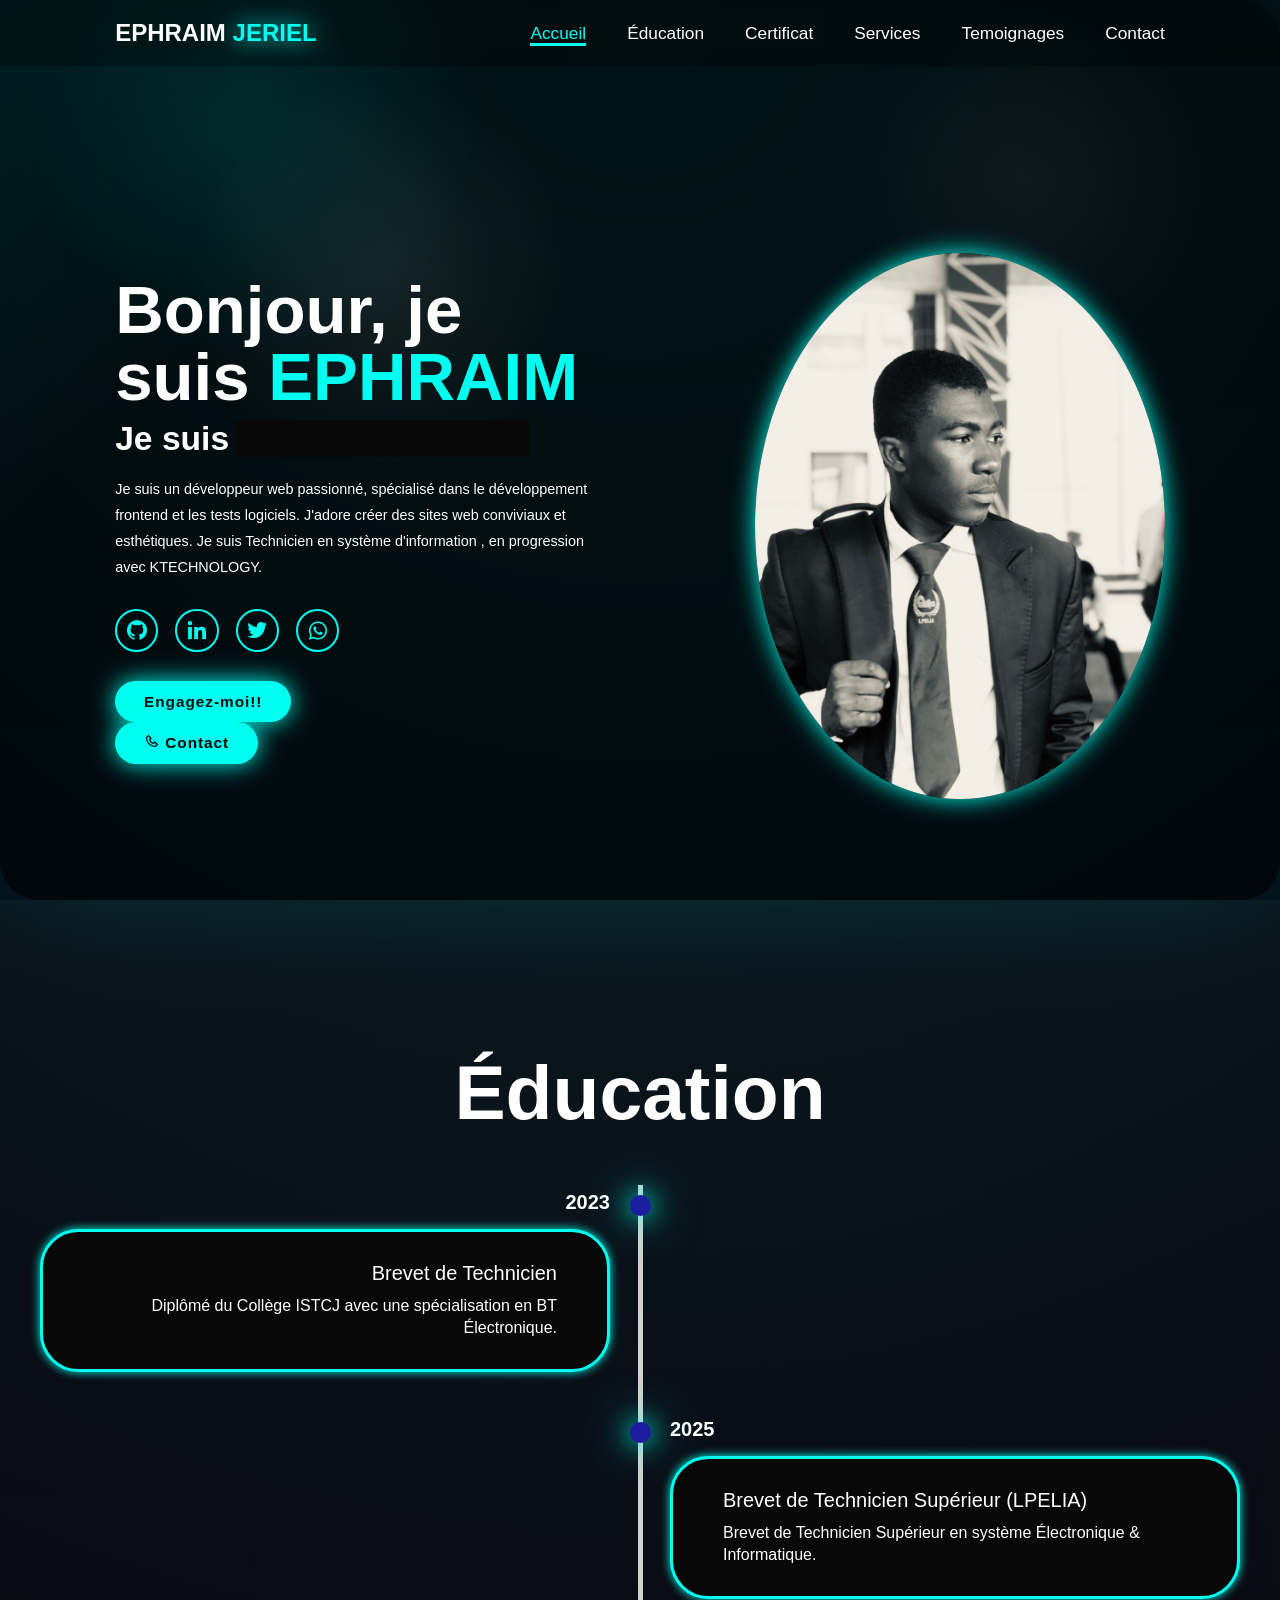
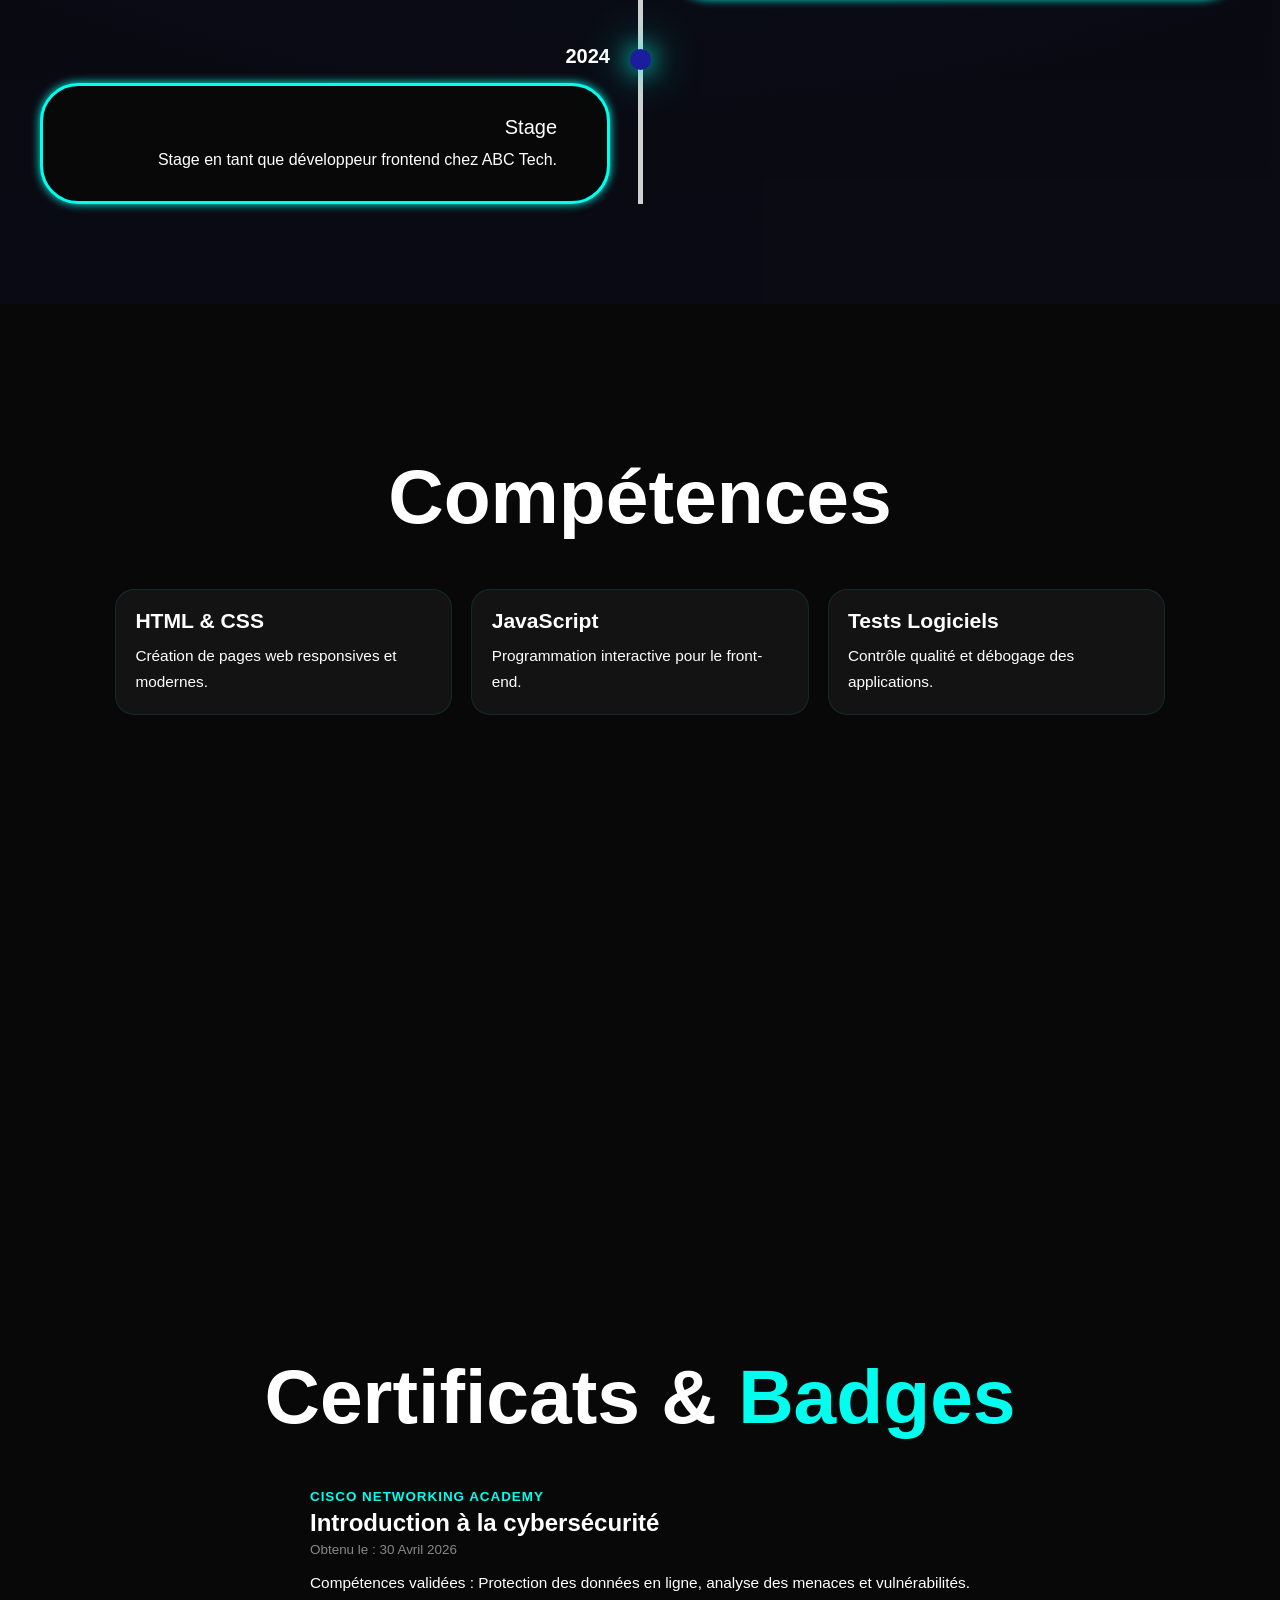
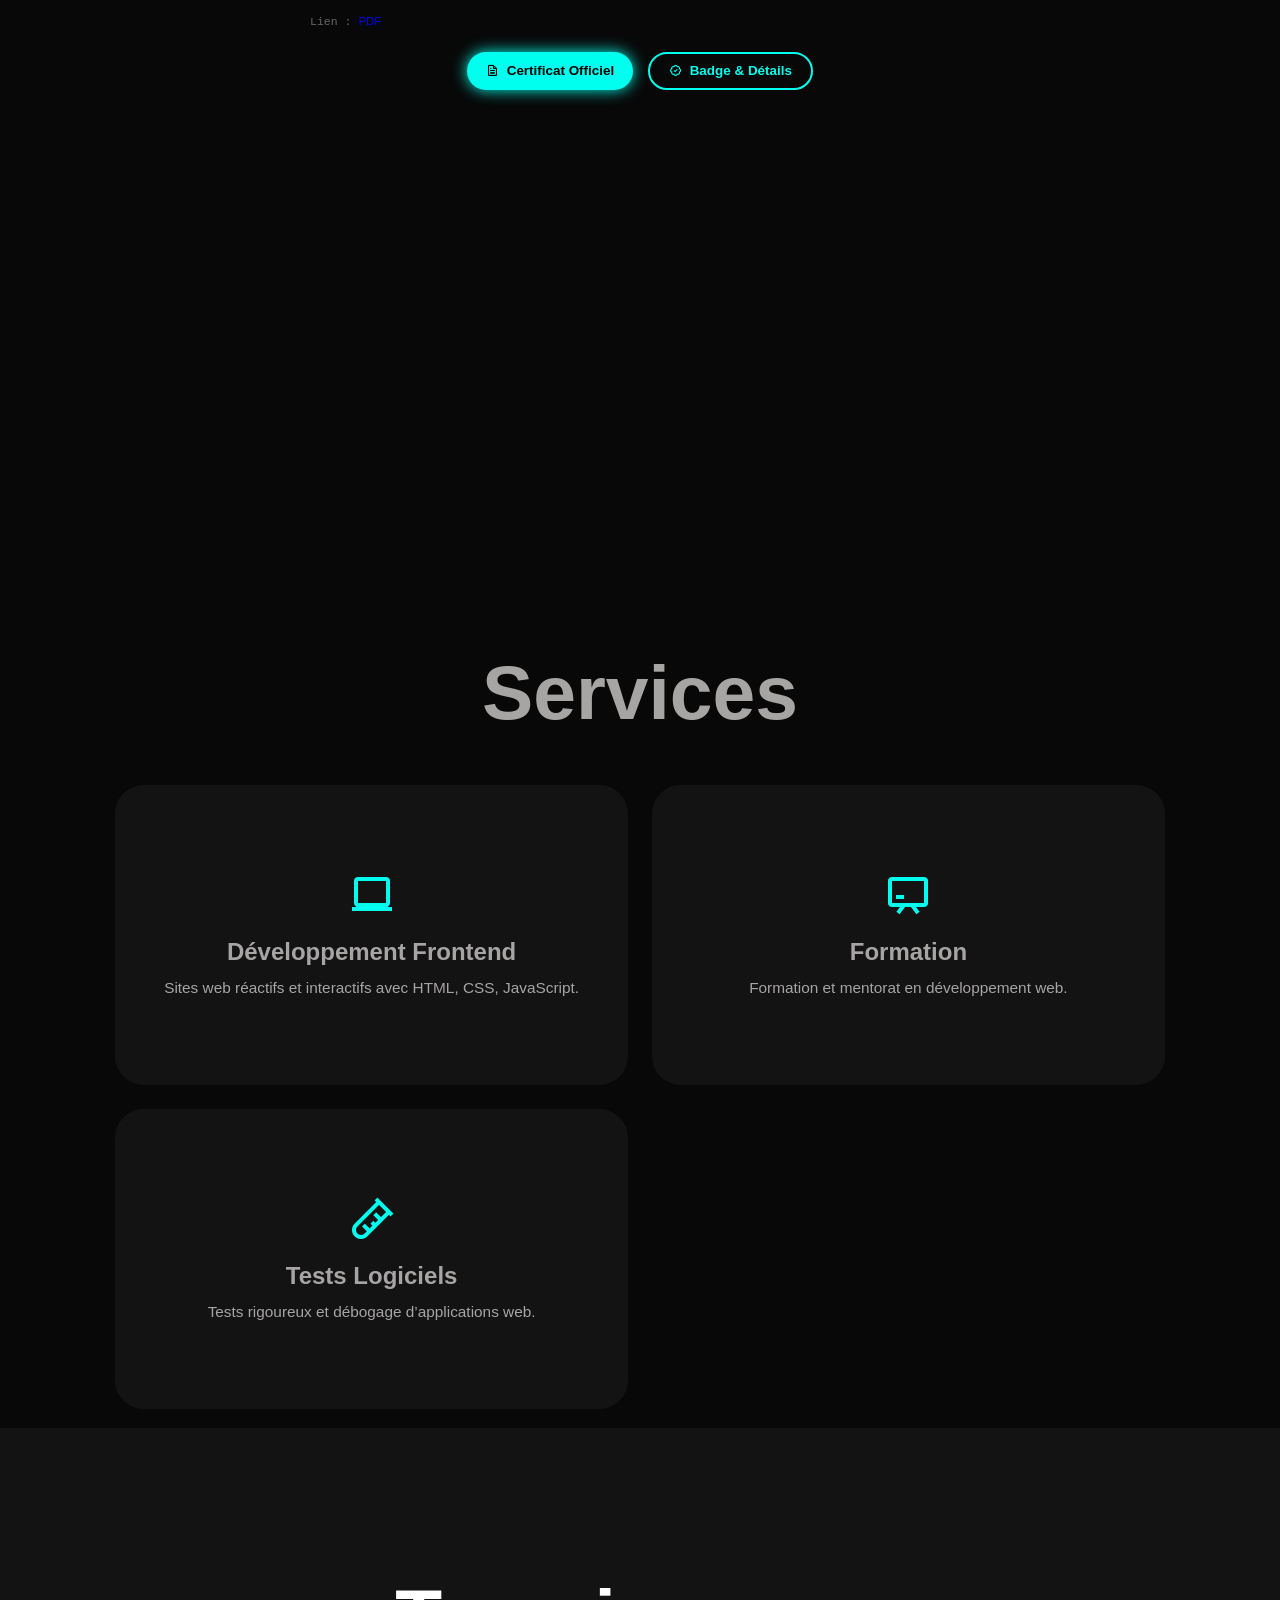
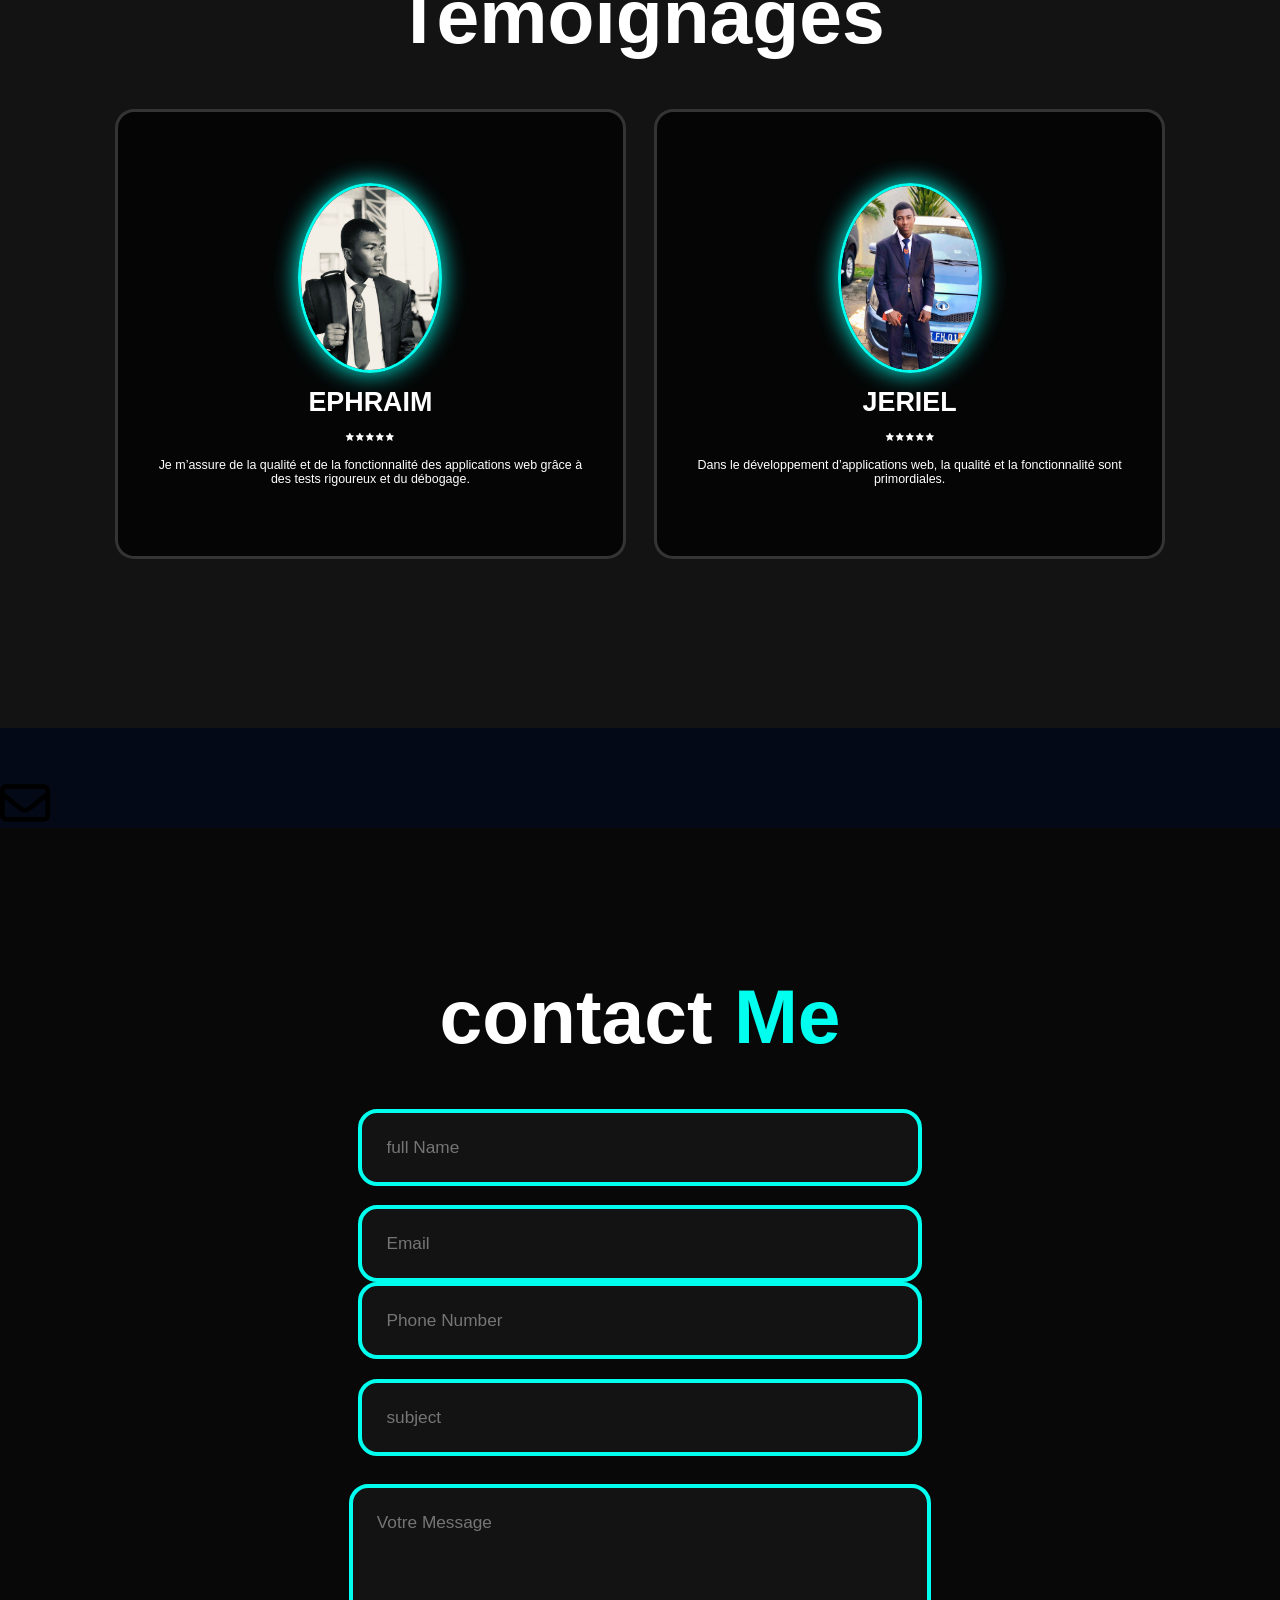
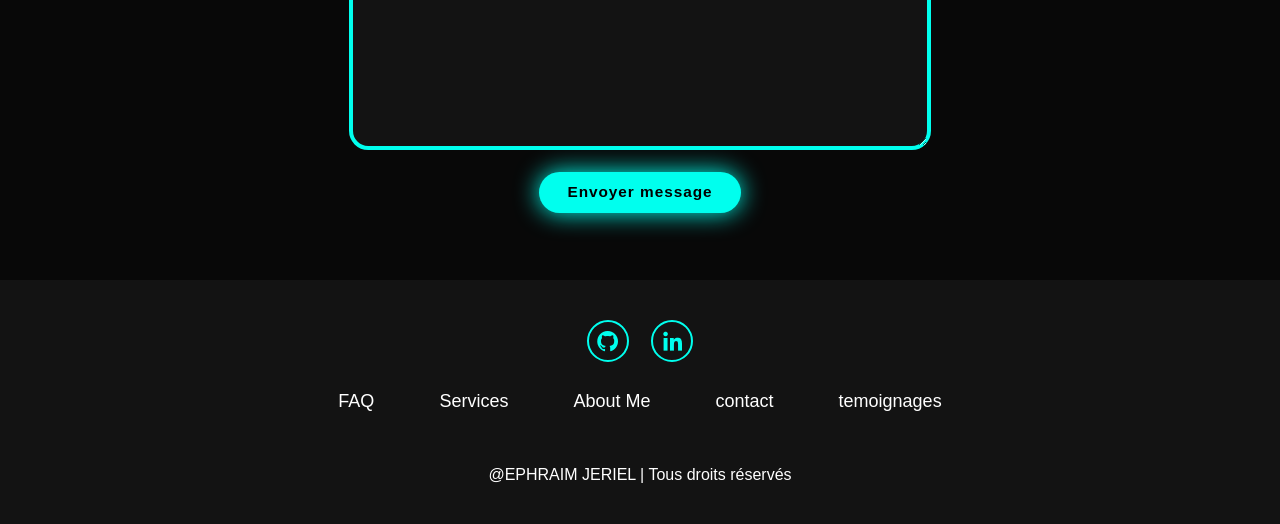
==== commit b14665e4: "mise a jour , ajout de l'espace admin et login mise a jour" ====
--- a/P_le Mardoch_e Ephra_m J_riel/Index.html
+++ b/P_le Mardoch_e Ephra_m J_riel/Index.html
@@ -4,14 +4,14 @@
     <meta charset="UTF-8">
     <meta name="viewport" content="width=device-width, initial-scale=1.0">
     <title>POLE MARDOCHEE EPHRAIM JERIEL</title>
-    <link rel="stylesheet" href="style.css">
+    <link rel="stylesheet" href="Style.css">
     <link href='https://unpkg.com/boxicons@2.1.4/css/boxicons.min.css' rel='stylesheet'>
 </head>
 <body>
     
 <header class="header">
-    <a href="#home" class="logo">EPHRAIM <span>JERIEL</span></a>
-
+    <a href="Admin.html" class="logo">EPHRAIM <span>JERIEL</span></a>
+    
     <i class='bx bx-menu' id="menu-icon"></i>
 
     <nav class="navbar">
@@ -28,8 +28,8 @@
     <div class="home-content">
         <h1>Bonjour, je suis <span>EPHRAIM</span></h1>
         <h3 class="text-animation">Je suis <span></span></h3>
-        <p>Je suis un développeur web passionné, spécialisé dans le développement frontend, la conception UI/UX et les tests logiciels. J'adore créer des sites web conviviaux et esthétiques.
-        Je suis aussi Technicien en système d'information , en progression chez KTECHNOLOGY.</p>
+        <p>Je suis un développeur web passionné, spécialisé dans le développement frontend et les tests logiciels. J'adore créer des sites web conviviaux et esthétiques.
+        Je suis Technicien en système d'information , en progression avec KTECHNOLOGY.</p>
 
     <div class="social-icons">
     <a href="https://github.com/mardocheeephraimjerielpole"><i class='bx bxl-github'></i></a>
@@ -53,159 +53,37 @@
     </div>
 </section>
 
+<!-- ================= SECTION EDUCATION6 TOUT CE QUI CONCERNE LES ETUDES  ================= -->
+
+
 <section class="Education" id="Education">
     <h2 class="heading">Éducation</h2>
+    <div id="educationList" class="timeline-items"></div>
+</section>
 
-    <div class="timeline-items">
-        <div class="timeline-item">
-            <div class="timeline-dot"></div>
-            <div class="timeline-date">2023</div>
-            <div class="timeline-content">
-                <h3>Brevet de Technicien </h3>
-                <p>Diplômé du Collège ISTCJ avec une spécialisation en BT ELectronique.</p>
-            </div>
-        </div>
-
-        <div class="timeline-item">
-            <div class="timeline-dot"></div>
-            <div class="timeline-date">2025</div>
-            <div class="timeline-content">
-                <h3>BREVET DE Technicien Superieur (LPELIA)</h3>
-                <p>Certification en IoT et Brevet de Technicien Superieur obtenue à l'institut LPELIA.</p>
-            </div> 
-        </div>
-
-        <div class="timeline-item">
-            <div class="timeline-dot"></div>
-            <div class="timeline-date">2023</div>
-            <div class="timeline-content">
-                <h3>Stage</h3>
-                <p>Stage en tant que développeur frontend chez ABC Tech, où j'ai acquis une expérience pratique en développement web.</p>
-            </div>
-        </div>
-
-        <div class="timeline-item">
-            <div class="timeline-dot"></div>
-            <div class="timeline-date">2024</div>
-            <div class="timeline-content">
-                <h3>Emploi - Développeur Web</h3>
-                <p>Actuellement développeur web à temps plein chez YSI, spécialisé dans le développement frontend et la conception UI/UX.</p>
-            </div>
-
-         
-        </div>
-    </div>
+<section class="Skills" id="Skills">
+    <h2 class="heading">Compétences</h2>
+    <div id="skillsList" class="skills-container"></div>
 </section>
 
 <!-- ================= NOUVELLE SECTION CERTIFICAT COMPLÈTE ================= -->
 <section class="Certificat" id="Certificat">
     <h2 class="heading">Certificats & <span>Badges</span></h2>
-
-    <div class="certificat-container">
-       <div class="certificat-info">
-    <span class="cert-tag">Cisco Networking Academy</span>
-    <h4>Introduction à la cybersécurité</h4>
-    <p class="cert-date">Obtenu le : 30 Avril 2026</p> <p class="cert-desc">
-        Compétences validées : Protection des données en ligne, analyse des menaces et vulnérabilités communes, sécurisation des infrastructures d'entreprise et gestion des cyberattaques. </p>
-    
-    <span class="cert-id">ID Certificat : 12466600-d545-4ce5-9404-125e7eda05fe</span> <div class="cert-buttons-group">
-        <a href="documents/Introduction_to_Cybersecurity_certificate_mardocheeephraimjerielpole-gmail-com_12466e00-d545-4ce5-9404-125e7eda05fe.pdf" target="_blank" class="btn-cert">
-            <i class='bx bx-file'></i> Certificat Officiel
-        </a>
-        
-        <a href="documents/I2CSUpdate20260504-31-ma8pao.pdf" target="_blank" class="btn-cert btn-secondary-cert">
-            <i class='bx bx-badge-check'></i> Badge & Détails
-        </a>
-    </div>
-</div>
-    </div>
+    <div id="certificateContainer" class="certificat-container"></div>
 </section>
 <!-- ========================================================================= -->
 
 
 <section class="Services" id="Services">
     <h2 class="heading">Services</h2>
-
-    <div class="Services-container">
-        <div class="Service-box">
-            <i class='bx bx-code-alt'></i>
-            <div class="Service-info">
-                <h4>Conception UI/UX</h4>
-                <p>Je crée des interfaces utilisateur intuitives et esthétiques qui améliorent l'expérience utilisateur.</p>
-            </div>
-        </div>
-
-        <div class="Service-box">
-            <i class='bx bx-laptop'></i>
-            <div class="Service-info">
-                <h4>Développement Frontend</h4>
-                <p>Je développe des sites web réactifs et interactifs en utilisant des technologies modernes comme HTML, CSS, JavaScript et React.</p>
-            </div>
-        </div>
-
-        <div class="Service-box">
-            <i class='bx bx-chalkboard'></i>
-            <div class="Service-info">
-                <h4>Formation</h4>
-                <p>Je propose des formations et du mentorat en développement web pour aider les aspirants développeurs à démarrer leur carrière.</p>
-            </div>
-        </div>
-
-        <div class="Service-box">
-            <i class='bx bx-test-tube'></i>
-            <div class="Service-info">
-                <h4>Tests Logiciels</h4>
-                <p>Je m'assure de la qualité et de la fonctionnalité des applications web grâce à des tests rigoureux et du débogage.</p>
-            </div>
-        </div>
-    </div>
+    <div id="servicesList" class="Services-container"></div>
 </section>
 
 
 <section class="temoignages" id="Temoignages">
     <div class="temoignages-box">
         <h2 class="heading">Temoignages</h2>
-
-        <div class="wrapper">
-            <div class="temoignages-item">
-                <img src="images/image(14).jpg" alt="Ephraim">
-                <h2>EPHRAIM</h2>
-                <div class="rating">
-                    <i class='bx bxs-star'></i>
-                    <i class='bx bxs-star'></i>
-                    <i class='bx bxs-star'></i>
-                    <i class='bx bxs-star'></i>
-                    <i class='bx bxs-star'></i>
-                </div>
-                <p>Je m'assure de la qualité et de la fonctionnalité des applications web grâce à des tests rigoureux et du débogage.</p>
-            </div>
-
-            <div class="temoignages-item">
-                <img src="images/image (3).jpg" alt="Jeriel">
-                <h2>JERIEL</h2>
-                <div class="rating">
-                    <i class='bx bxs-star'></i>
-                    <i class='bx bxs-star'></i>
-                    <i class='bx bxs-star'></i>
-                    <i class='bx bxs-star'></i>
-                    <i class='bx bxs-star'></i>
-                </div>
-                <p>"Dans le développement d'applications web, la qualité et la fonctionnalité sont primordiales. En tant que développeur full-stack, je m'assure que chaque fonctionnalité soit testée de manière approfondie. Non seulement cela garantit une expérience utilisateur fluide, mais cela me permet également d'apprendre et d'améliorer mes compétences.</p>
-            </div>
-
-            <div class="temoignages-item">
-                <img src="images/image (4).jpg" alt="Mardochee">
-                <h2>MARDOCHEE</h2>
-                <div class="rating">
-                    <i class='bx bxs-star'></i>
-                    <i class='bx bxs-star'></i>
-                    <i class='bx bxs-star'></i>
-                    <i class='bx bxs-star'></i>
-                    <i class='bx bxs-star'></i>
-                </div>
-                <p>En tant qu'étudiant en informatique, j'ai suivi une formation en développement web pendant mes vacances d'été. Les sessions étaient intensives, mais extrêmement enrichissantes. J'ai adoré le projet final où nous devions créer un site complet. Cela m'a permis de mettre en pratique tout ce que j'avais appris. Je me sens maintenant prêt à commencer un stage dans ce domaine.</p>
-            </div>
-        </div>
+        <div id="testimonialsWrapper" class="wrapper"></div>
     </div>
 </section>
 
@@ -222,20 +100,20 @@
         <section class="contact" id="contact">
             <h2 class="heading">contact <span>Me</span></h2>
 
-            <form action="">
+            <form id="contactForm">
                 <div class="inpout-group">
                     <div class="input-box">
-                        <input type="text" placeholder="full Name">
-                        <input type="email" placeholder="Email">
+                        <input type="text" id="fullName" placeholder="full Name" required>
+                        <input type="email" id="email" placeholder="Email" required>
                     </div>
                     <div class="input-box">
-                        <input type="number" placeholder=" Phone Number">
-                        <input type="text" placeholder="subject">
+                        <input type="number" id="phoneNumber" placeholder="Phone Number">
+                        <input type="text" id="subject" placeholder="subject" required>
                     </div>
                 </div>
 
                 <div class="input-group-2">
-                    <textarea name="" id="" cols="30" rows="10" placeholder="Votre Message"></textarea>
+                    <textarea id="message" cols="30" rows="10" placeholder="Votre Message" required></textarea>
                     <input type="submit" value="Envoyer message" class="btn">
                 </div>
             </form>
--- a/P_le Mardoch_e Ephra_m J_riel/Style.css
+++ b/P_le Mardoch_e Ephra_m J_riel/Style.css
@@ -0,0 +1,1200 @@
+/* ================= CONFIGURATION GLOBALE ================= */
+* {
+    margin: 0;
+    padding: 0;
+    box-sizing: border-box;
+    text-decoration: none;
+    border: none;
+    outline: none;
+    scroll-behavior: smooth;
+    font-family: "Poppins", sans-serif;
+}
+
+:root {
+    --bg-color: #080808;
+    --second-bg-color: #131313;
+    --text-color: white;
+    --main-color: #00ffee;
+}
+
+html {
+    font-size: 60%;
+    overflow-x: hidden;
+}
+
+body {
+    background: radial-gradient(circle at top, rgba(0,255,238,0.12), transparent 25%), linear-gradient(180deg, #020007 0%, #050b1a 100%), url("images/image (4).jpg") center/cover fixed no-repeat;
+    color: var(--text-color);
+    min-height: 100vh;
+    position: relative;
+    overflow-x: hidden;
+}
+
+body::before {
+    content: "";
+    position: fixed;
+    inset: 0;
+    background: radial-gradient(circle at 20% 15%, rgba(0, 255, 238, 0.14), transparent 18%), radial-gradient(circle at 80% 20%, rgba(255, 255, 255, 0.08), transparent 15%);
+    pointer-events: none;
+    z-index: 0;
+    animation: backgroundGlow 18s ease-in-out infinite alternate;
+}
+
+section {
+    min-height: 100vh;
+    padding: 10rem 9% 2rem;
+    position: relative;
+    z-index: 1;
+}
+
+.heading {
+    font-size: 8rem;
+    text-align: center;
+    margin: 5rem 0;
+}
+
+span {
+    color: var(--main-color);
+}
+
+/* Scrollbars */
+::-webkit-scrollbar {
+    width: 15px;
+}
+
+::-webkit-scrollbar-thumb {
+    background-color: var(--main-color);
+}
+
+::-webkit-scrollbar-track {
+    background-color: var(--bg-color);
+    width: 50px;
+}
+
+/* ================= HEADER & NAVBAR ================= */
+.header {
+    position: fixed;
+    top: 0;
+    left: 0;
+    width: 100%;
+    padding: 2rem 9%;
+    background: rgba(0, 0, 0, 0.3);
+    backdrop-filter: blur(10px);
+    display: flex;
+    justify-content: space-between;
+    align-items: center;
+    z-index: 100;
+}
+
+.logo {
+    font-size: 2.5rem;
+    color: var(--text-color);
+    font-weight: 800;
+    cursor: pointer;
+    transition: 0.3s ease;
+}
+
+.logo:hover {
+    transform: scale(1.1);
+}
+
+.logo span {
+    text-shadow: 0 0 25px var(--main-color);
+}
+
+.navbar a {
+    font-size: 1.8rem;
+    color: var(--text-color);
+    margin-left: 4rem;
+    font-weight: 500;
+    transition: 0.3s ease;
+    border-bottom: 3px solid transparent;
+}
+
+.navbar a:hover,
+.navbar a.active {
+    color: var(--main-color);
+    border-bottom: 3px solid var(--main-color);
+}
+
+#menu-icon {
+    font-size: 3.6rem;
+    color: var(--main-color);
+    display: none;
+}
+
+/* ================= ACCUEIL (HOME) ================= */
+.home {
+    display: flex;
+    align-items: center;
+    justify-content: center;
+    gap: 15rem;
+    padding-top: 12rem;
+    background: rgba(0, 0, 0, 0.35);
+    border-radius: 4rem;
+    box-shadow: 0 0 120px rgba(0, 255, 238, 0.12);
+    overflow: hidden;
+}
+
+.home::before {
+    content: "";
+    position: absolute;
+    inset: 0;
+    background: linear-gradient(135deg, rgba(0, 255, 238, 0.08), transparent 25%), radial-gradient(circle at 30% 30%, rgba(255, 255, 255, 0.08), transparent 18%);
+    pointer-events: none;
+    mix-blend-mode: screen;
+    animation: pulseOverlay 10s ease-in-out infinite alternate;
+}
+
+.home-content {
+    display: flex;
+    flex-direction: column;
+    align-items: baseline;
+    text-align: left;
+    justify-content: center;
+    margin-top: 3rem;
+    position: relative;
+    z-index: 2;
+    animation: floatUp 8s ease-in-out infinite alternate;
+}
+
+.home-content h3 {
+    margin-bottom: 2rem;
+    margin-top: 1rem;
+    font-size: 3.5rem;
+}
+
+.home-content h1 {
+    font-size: 7rem;
+    font-weight: 700;
+    margin-top: 1.5rem;
+    line-height: 1;
+}
+
+.home-content p {
+    font-size: 1.5rem;
+    font-weight: 500;
+    line-height: 1.8;
+    max-width: 1000px;
+}
+
+.home-img {
+    border-radius: 50%;
+}
+
+.home-img img {
+    position: relative;
+    top: 3rem;
+    width: 32vw;
+    border-radius: 50%;
+    box-shadow: 0 0 25px var(--main-color);
+    cursor: pointer;
+    transition: 0.3s ease-in-out;
+    animation: floatImage 8s ease-in-out infinite alternate;
+}
+
+.home-img img:hover {
+    box-shadow: 0 0 25px var(--main-color),
+                0 0 50px var(--main-color),
+                0 0 100px var(--main-color);
+    transform: translateY(-10px) rotate(-1deg);
+}
+
+.social-icons a {
+    display: inline-flex;
+    justify-content: center;
+    align-items: center;
+    width: 4.5rem;
+    height: 4.5rem;
+    background: transparent;
+    border: 2px solid var(--main-color);
+    font-size: 2.5rem;
+    border-radius: 50%;
+    color: var(--main-color);
+    margin: 3rem 1.5rem 3rem 0;
+    transition: 0.3s ease-in-out;
+}
+
+.social-icons a:hover {
+    color: var(--text-color);
+    transform: scale(1.3) translateY(-5px);
+    box-shadow: 0 0 25px var(--main-color);
+    background-color: var(--main-color);
+}
+
+.btn {
+    display: inline-block;
+    padding: 1rem 2.8rem;
+    background: var(--main-color);
+    box-shadow: 0 0 25px var(--main-color);
+    border-radius: 4rem;
+    font-size: 1.6rem;
+    color: black;
+    border: 2px solid transparent;
+    letter-spacing: 0.1rem;
+    font-weight: 600;
+    transition: 0.3s ease-in-out;
+    cursor: pointer;
+}
+
+.btn:hover {
+    transform: scale(1.05);
+    box-shadow: 0 0 50px var(--main-color);
+}
+
+.btn-group {
+    display: flex;
+    align-items: center;
+    gap: 1.5rem;
+}
+
+.btn-group a:nth-of-type(2) {
+    background-color: transparent;
+    color: var(--main-color);
+    border: 2px solid var(--main-color);
+    box-shadow: 0 0 25px transparent;
+}
+
+.btn-group a:nth-of-type(2):hover {
+    box-shadow: 0 0 25px var(--main-color);
+    background-color: var(--main-color);
+    color: black;
+}
+
+/* Animations Textes */
+.text-animation {
+    font-size: 34px;
+    font-weight: 600;
+    min-width: 280px;
+}
+
+.text-animation span {
+    position: relative;
+}
+
+.text-animation span::before {
+    content: "Développeur Web";
+    color: var(--main-color);
+    animation: words 5s infinite;
+}
+
+.text-animation span::after {
+    content: "";
+    background-color: var(--bg-color);
+    position: absolute;
+    width: calc(100% + 8px);
+    height: 100%;
+    border-left: 3px solid var(--bg-color);
+    right: -8px;
+    animation: cursor 0.6s infinite, typing 20s steps(14) infinite;
+}
+
+@keyframes cursor {
+    to { border-left: 2px solid var(--bg-color); }
+}
+
+@keyframes words {
+    0%, 20% { content: "Designer Frontend"; }
+    61%, 80% { content: "Développeur Web"; }
+    81%, 100% { content: "Testeur Logiciel"; }
+}
+
+@keyframes typing {
+    10%, 15%, 30%, 35%, 50%, 55%, 70%, 75%, 90%, 95% { width: 0; }
+    5%, 20%, 25%, 40%, 45%, 60%, 65%, 80%, 85% { width: calc(100% + 8px); }
+}
+
+@keyframes backgroundGlow {
+    from { transform: translateY(0px) scale(1); opacity: 0.9; }
+    to { transform: translateY(-20px) scale(1.05); opacity: 1; }
+}
+
+@keyframes pulseOverlay {
+    from { opacity: 0.7; transform: scale(1); }
+    to { opacity: 1; transform: scale(1.03); }
+}
+
+@keyframes floatUp {
+    from { transform: translateY(0); }
+    to { transform: translateY(-10px); }
+}
+
+@keyframes floatImage {
+    from { transform: translateY(0); }
+    to { transform: translateY(-12px); }
+}
+
+/* ================= SECTION EDUCATION ================= */
+.Education {
+    padding: 100px 15px;
+    background-color: rgba(158, 158, 158, 0.05);
+}
+
+.Education h2 {
+    margin-bottom: 5rem;
+}
+
+.timeline-items {
+    max-width: 1200px;
+    margin: auto;
+    display: flex;
+    flex-wrap: wrap;
+    position: relative;
+}
+
+.timeline-items::before {
+    content: "";
+    position: absolute;
+    width: 5px;
+    height: 100%;
+    background-color: rgb(209, 208, 208);
+    left: calc(50% - 2.5px);
+}
+
+.timeline-item {
+    margin-bottom: 40px;
+    width: 100%;
+    position: relative;
+}
+
+.timeline-item:last-child {
+    margin-bottom: 0;
+}
+
+.timeline-item:nth-child(odd) {
+    padding-right: calc(50% + 30px);
+    text-align: right;
+}
+
+.timeline-item:nth-child(even) {
+    padding-left: calc(50% + 30px);
+}
+
+.timeline-dot {
+    height: 21px;
+    width: 21px;
+    background-color: rgb(28, 28, 159);
+    box-shadow: 0 0 25px var(--main-color),
+                0 0 50px var(--main-color);
+    position: absolute;
+    left: calc(50% - 10.5px);
+    border-radius: 50%;
+    top: 10px;
+}
+
+.timeline-date {
+    font-size: 20px;
+    font-weight: 800;
+    margin: 6px 0 15px;
+}
+
+.timeline-content {
+    background-color: var(--bg-color);
+    border: 3px solid var(--main-color);
+    padding: 30px 50px;
+    border-radius: 4rem;
+    box-shadow: 0 0 10px var(--main-color);
+    cursor: pointer;
+    transition: 0.3s ease-in-out;
+}
+
+.timeline-content:hover {
+    transform: scale(1.05);
+    box-shadow: 0 0 25px var(--main-color);
+}
+
+.timeline-content h3 {
+    font-size: 20px;
+    margin: 0 0 10px;
+    font-weight: 500;
+}
+
+.timeline-content p {
+    font-size: 16px;
+    font-weight: 300;
+    line-height: 22px;
+}
+
+/* ================= SECTION CERTIFICAT ================= */
+.Certificat {
+    background: var(--bg-color);
+    padding: 100px 9% 100px;
+}
+
+.Certificat h2 {
+    margin-bottom: 5rem;
+}
+
+.certificat-container {
+    display: flex;
+    justify-content: center;
+    align-items: center;
+    flex-wrap: wrap;
+    gap: 2.5rem;
+    max-width: 1200px;
+    margin: 0 auto;
+}
+
+.certificat-box {
+    background-color: var(--second-bg-color);
+    min-height: 400px;
+    max-width: 500px;
+    width: 100%;
+    border-radius: 3rem;
+    border: 5px solid transparent;
+    cursor: pointer;
+    transition: 0.4s ease-in-out;
+    display: flex;
+    flex-direction: column;
+    justify-content: center;
+    align-items: center;
+    text-align: center;
+    padding: 4rem;
+}
+
+.certificat-box:hover {
+    background: var(--text-color);
+    color: black;
+    border: 5px solid var(--main-color);
+    transform: scale(1.03);
+    box-shadow: 0 0 25px var(--main-color);
+}
+
+.cert-icon {
+    font-size: 6.5rem;
+    color: #24a148; /* Vert Cisco Cyber */
+    margin-bottom: 1.5rem;
+    transition: 0.4s ease-in-out;
+}
+
+.certificat-box:hover .cert-icon {
+    color: #1e7e34;
+}
+
+.cert-tag {
+    display: inline-block;
+    font-size: 1.4rem;
+    color: var(--main-color);
+    font-weight: 600;
+    letter-spacing: 0.1rem;
+    text-transform: uppercase;
+    margin-bottom: 0.5rem;
+}
+
+.certificat-box:hover .cert-tag {
+    color: #008b82;
+}
+
+.certificat-info h4 {
+    font-size: 2.5rem;
+    margin-bottom: 0.5rem;
+    font-weight: 700;
+}
+
+.cert-date {
+    font-size: 1.4rem;
+    color: #888;
+    font-weight: 500;
+    margin-bottom: 1.5rem;
+}
+
+.certificat-box:hover .cert-date {
+    color: #555;
+}
+
+.cert-desc {
+    font-size: 1.6rem;
+    line-height: 1.6;
+    margin-bottom: 2rem;
+}
+
+.cert-id {
+    display: block;
+    font-size: 1.2rem;
+    font-family: monospace;
+    color: #666;
+    margin-bottom: 2.5rem;
+}
+
+.cert-buttons-group {
+    display: flex;
+    justify-content: center;
+    gap: 1.5rem;
+    flex-wrap: wrap;
+    width: 100%;
+}
+
+.btn-cert {
+    display: inline-flex;
+    align-items: center;
+    gap: 0.8rem;
+    padding: 1rem 2rem;
+    background: var(--main-color);
+    box-shadow: 0 0 15px var(--main-color);
+    border-radius: 4rem;
+    font-size: 1.4rem;
+    color: black;
+    font-weight: 600;
+    transition: 0.3s ease-in-out;
+}
+
+.btn-secondary-cert {
+    background: transparent;
+    color: var(--main-color);
+    border: 2px solid var(--main-color);
+    box-shadow: none;
+}
+
+.certificat-box:hover .btn-cert {
+    background: black;
+    color: var(--main-color);
+}
+
+.certificat-box:hover .btn-secondary-cert {
+    background: var(--main-color);
+    color: black;
+}
+
+.btn-cert:hover {
+    transform: scale(1.05);
+}
+
+/* ================= SECTION SERVICES ================= */
+.Services {
+    background: var(--bg-color);
+    color: rgb(167, 164, 164);
+}
+
+.Services h2 {
+    margin-bottom: 5rem;
+}
+
+.Services-container {
+    display: grid;
+    grid-template-columns: repeat(2, 1fr);
+    align-items: center;
+    gap: 2.5rem;
+}
+
+.Service-box {
+    background-color: var(--second-bg-color);
+    min-height: 300px;
+    height: auto;
+    border-radius: 3rem;
+    border: 5px solid transparent;
+    cursor: pointer;
+    transition: 0.4s ease-in-out;
+    display: flex;
+    flex-direction: column;
+    justify-content: center;
+    align-items: center;
+    text-align: center;
+    padding: 2rem;
+}
+
+.Service-box:hover {
+    background: white;
+    color: black;
+    border: 5px solid var(--main-color);
+    transform: scale(1.03);
+}
+
+.Service-box i {
+    font-size: 5rem;
+    color: var(--main-color);
+    margin-bottom: 2rem;
+}
+
+.Service-box h4 {
+    font-size: 2.5rem;
+    margin-bottom: 1rem;
+}
+
+.Service-box p {
+    font-size: 1.6rem;
+    line-height: 1.5;
+}
+
+/* ================= SECTION TÉMOIGNAGES ================= */
+.temoignages {
+    background-color: var(--second-bg-color);
+}
+
+.temoignages-box {
+    display: flex;
+    align-items: center;
+    justify-content: center;
+    flex-direction: column;
+}
+
+.temoignages .heading {
+    margin-bottom: 5rem;
+}
+
+.temoignages-box img {
+    width: 15rem;
+    border-radius: 50%;
+    border: 3px solid var(--main-color);
+    box-shadow: 0 0 25px var(--main-color);
+}
+
+.wrapper {
+    display: grid;
+    grid-template-columns: repeat(auto-fit, minmax(300px, 1fr));
+    gap: 3rem;
+    width: 100%;
+    max-width: 1200px;
+    margin: 0 auto;
+}
+
+.temoignages-item {
+    min-height: 450px;
+    background: rgba(0, 0, 0, 0.7);
+    border: 3px solid rgba(238, 238, 238, 0.2);
+    border-radius: 2rem;
+    padding: 30px 40px;
+    cursor: pointer;
+    display: flex;
+    flex-direction: column;
+    align-items: center;
+    justify-content: center;
+    text-align: center;
+    gap: 1.5rem;
+    color: white;
+    transition: 0.4s ease-in-out;
+}
+
+.temoignages-item:hover {
+    border: 3px solid var(--main-color);
+    transform: translateY(-10px) scale(1.03);
+    box-shadow: 0 0 50px var(--main-color);
+}
+
+.temoignages-item h2 {
+    font-size: 2.8rem;
+}
+
+.temoignages-item p {
+    font-size: 1.3rem;
+}
+
+#star {
+    color: gold;
+}
+
+/* ================= SECTION CONTACT ================= */
+.contact {
+    background-color: var(--bg-color);
+}
+
+.contact h2 {
+    margin-bottom: 3rem;
+    color: white;
+}
+
+.contact form {
+    display: flex;
+    flex-direction: column;
+    align-items: center;
+    justify-content: center;
+    gap: 3rem;
+    margin: 5rem auto;
+    text-align: center;
+    width: 100%;
+    max-width: 600px;
+}
+
+.contact form .input-box {
+    display: flex;
+    justify-content: center;
+    flex-wrap: wrap;
+    width: 100%;
+    gap: 2rem;
+}
+
+.contact form .input-box input,
+.contact form textarea {
+    width: 100%;
+    padding: 2.5rem;
+    font-size: 1.8rem;
+    color: var(--text-color);
+    background-color: var(--second-bg-color);
+    border-radius: 2rem;
+    border: 4px solid var(--main-color);
+}
+
+.contact form .btn {
+    margin-top: 2rem;
+}
+
+/* ================= FOOTER ================= */
+.footer {
+    position: relative;
+    width: 100%;
+    padding: 40px 0;
+    background-color: var(--second-bg-color);
+}
+
+.footer .social {
+    text-align: center;
+    padding-bottom: 25px;
+    color: var(--main-color);
+}
+
+.footer .social a {
+    font-size: 25px;
+    color: var(--main-color);
+    border: 2px solid var(--main-color);
+    width: 42px;
+    height: 42px;
+    line-height: 42px;
+    display: inline-block;
+    text-align: center;
+    border-radius: 50%;
+    margin: 0 10px;
+    transition: 0.3s ease-in-out;
+}
+
+.footer .social a:hover {
+    transform: scale(1.2) translateY(-10px);
+    background-color: var(--main-color);
+    color: black;
+    box-shadow: 0 0 25px var(--main-color);
+}
+
+.footer ul {
+    margin-top: 0;
+    padding: 0;
+    font-size: 18px;
+    line-height: 1.6;
+    margin-bottom: 0;
+    text-align: center;
+}
+
+.footer ul li {
+    display: inline-block;
+    padding: 0 30px;
+}
+
+.footer ul li a {
+    color: white;
+    border-bottom: 3px solid transparent;
+    transition: 0.3s ease-in-out;
+}
+
+.footer ul li a:hover {
+    border-bottom: 3px solid var(--main-color);
+}
+
+.footer .copyright {
+    margin-top: 50px;
+    text-align: center;
+    font-size: 16px;
+    color: white;
+}
+
+.logos {
+    margin-top: 50px;
+    width: 50px;
+    height: 50px;
+    text-align: center;
+}
+
+/* ================= STYLES ADMIN ================= */
+.admin-dashboard,
+.admin-messages,
+.admin-portfolio {
+    padding: 10rem 9% 5rem;
+    background: var(--bg-color);
+    min-height: 100vh;
+}
+
+.admin-cards {
+    display: grid;
+    grid-template-columns: repeat(3, minmax(220px, 1fr));
+    gap: 2rem;
+    margin-top: 3rem;
+}
+
+.admin-card {
+    background-color: var(--second-bg-color);
+    border: 1px solid rgba(0, 255, 238, 0.15);
+    border-radius: 2rem;
+    padding: 2.5rem;
+    box-shadow: 0 0 30px rgba(0, 255, 238, 0.05);
+}
+
+.admin-card h3 {
+    font-size: 2rem;
+    margin-bottom: 1rem;
+    color: var(--main-color);
+}
+
+.admin-card p {
+    font-size: 3rem;
+    font-weight: 700;
+    line-height: 1.2;
+}
+
+.admin-card button {
+    margin-top: 1rem;
+    width: 100%;
+    padding: 1rem 1.5rem;
+    background: var(--main-color);
+    color: black;
+    cursor: pointer;
+    border-radius: 2rem;
+    font-size: 1.6rem;
+    transition: 0.3s ease;
+}
+
+.admin-card button:hover {
+    transform: scale(1.02);
+    box-shadow: 0 0 25px var(--main-color);
+}
+
+.portfolio-controls {
+    display: flex;
+    gap: 2rem;
+    align-items: flex-start;
+    flex-wrap: wrap;
+    margin-top: 3rem;
+}
+
+.portfolio-inputs {
+    flex: 1 1 400px;
+    display: grid;
+    gap: 1.5rem;
+}
+
+.portfolio-inputs input,
+.portfolio-inputs textarea,
+.admin-section input,
+.admin-section textarea {
+    width: 100%;
+    background: var(--second-bg-color);
+    color: white;
+    border: 2px solid rgba(0, 255, 238, 0.2);
+    border-radius: 1.5rem;
+    padding: 1.5rem;
+    font-size: 1.6rem;
+}
+
+.admin-section {
+    display: grid;
+    gap: 1.5rem;
+    margin-top: 3rem;
+}
+
+.admin-section input,
+.admin-section textarea,
+.admin-section button {
+    width: 100%;
+}
+
+.skills-admin-list {
+    flex: 1 1 350px;
+    display: grid;
+    gap: 1.5rem;
+}
+
+.skill-admin-card {
+    background-color: var(--second-bg-color);
+    border: 1px solid rgba(0, 255, 238, 0.12);
+    border-radius: 2rem;
+    padding: 1.8rem;
+    display: flex;
+    flex-direction: column;
+    gap: 1rem;
+}
+
+.skill-admin-card h3 {
+    margin-bottom: 0.6rem;
+}
+
+.skill-admin-actions {
+    display: flex;
+    gap: 1rem;
+    flex-wrap: wrap;
+}
+
+.skill-admin-actions .btn {
+    flex: 1;
+    min-width: 130px;
+}
+
+.btn-small {
+    padding: 0.9rem 1.4rem;
+    font-size: 1.4rem;
+}
+
+.btn-danger {
+    background: #ff4444;
+    color: white;
+}
+
+.messages {
+    margin-top: 3rem;
+    display: grid;
+    gap: 1.5rem;
+}
+
+.message-card {
+    background-color: var(--second-bg-color);
+    border: 1px solid rgba(0, 255, 238, 0.1);
+    border-radius: 2rem;
+    padding: 2rem;
+    color: #ddd;
+}
+
+.message-card p {
+    margin: 0.5rem 0;
+    font-size: 1.5rem;
+}
+
+.message-card button {
+    margin-top: 1rem;
+    padding: 0.9rem 1.5rem;
+    background: #ff4444;
+    color: white;
+    cursor: pointer;
+    border-radius: 1rem;
+    font-size: 1.4rem;
+}
+
+.message-card button:hover {
+    opacity: 0.9;
+}
+
+.login-page {
+    min-height: 100vh;
+    display: flex;
+    align-items: center;
+    justify-content: center;
+    padding: 4rem 1rem;
+    background: var(--bg-color);
+}
+
+.login-card {
+    width: min(480px, 100%);
+    background: var(--second-bg-color);
+    border: 1px solid rgba(0, 255, 238, 0.15);
+    border-radius: 2rem;
+    padding: 3rem;
+    box-shadow: 0 0 30px rgba(0, 0, 0, 0.25);
+}
+
+.login-card h1 {
+    margin-bottom: 2rem;
+    color: white;
+    font-size: 3rem;
+    text-align: center;
+}
+
+.login-card label {
+    display: block;
+    margin-bottom: 0.5rem;
+    color: #ddd;
+    font-size: 1.5rem;
+}
+
+.login-card input {
+    width: 100%;
+    background: var(--bg-color);
+    border: 1px solid rgba(0, 255, 238, 0.15);
+    border-radius: 1rem;
+    padding: 1.25rem;
+    color: white;
+    margin-bottom: 1.5rem;
+    font-size: 1.5rem;
+}
+
+.login-card .login-note {
+    margin-top: 1rem;
+    color: #bbb;
+    text-align: center;
+    font-size: 1.3rem;
+}
+
+.login-card .btn {
+    width: 100%;
+    padding: 1.4rem;
+    font-size: 1.6rem;
+}
+
+.login-error {
+    margin: 0 0 1.2rem;
+    padding: 1rem 1.2rem;
+    color: #ffdddd;
+    background: rgba(255, 68, 68, 0.16);
+    border: 1px solid rgba(255, 68, 68, 0.4);
+    border-radius: 1rem;
+    font-size: 1.4rem;
+}
+
+.login-success {
+    margin: 0 0 1.2rem;
+    padding: 1rem 1.2rem;
+    color: #d4ffd4;
+    background: rgba(0, 200, 100, 0.16);
+    border: 1px solid rgba(0, 200, 100, 0.4);
+    border-radius: 1rem;
+    font-size: 1.4rem;
+}
+
+.login-error.hidden,
+.login-success.hidden {
+    display: none;
+}
+
+.empty-state {
+    margin-top: 3rem;
+    padding: 2.5rem;
+    border: 2px dashed rgba(255, 255, 255, 0.15);
+    border-radius: 2rem;
+    text-align: center;
+    color: #ccc;
+    font-size: 1.8rem;
+}
+
+.message-hint {
+    color: #999;
+    font-size: 1.5rem;
+}
+
+.hidden {
+    display: none;
+}
+
+/* ================= SECTION SKILLS ================= */
+.Skills {
+    background: var(--bg-color);
+    padding: 100px 9% 6rem;
+}
+
+.skills-container {
+    display: grid;
+    grid-template-columns: repeat(auto-fit, minmax(250px, 1fr));
+    gap: 2rem;
+    margin-top: 3rem;
+}
+
+.skill-card {
+    background-color: var(--second-bg-color);
+    border: 1px solid rgba(0, 255, 238, 0.1);
+    border-radius: 2rem;
+    padding: 2rem;
+    transition: 0.3s ease;
+}
+
+.skill-card:hover {
+    transform: translateY(-5px);
+    box-shadow: 0 0 25px rgba(0, 255, 238, 0.1);
+}
+
+.skill-card h3 {
+    font-size: 2.2rem;
+    margin-bottom: 1rem;
+}
+
+.skill-card p {
+    font-size: 1.6rem;
+    line-height: 1.7;
+}
+
+/* ================= MEDIA QUERIES RESPONSIVE ================= */
+@media (max-width: 1200px) {
+    html {
+        font-size: 55%;
+    }
+
+    .home {
+        flex-direction: column;
+        gap: 5rem;
+    }
+
+    .home-img img {
+        width: 50vw;
+    }
+
+    .Services-container {
+        grid-template-columns: repeat(1, 1fr);
+    }
+}
+
+@media (max-width: 768px) {
+    #menu-icon {
+        display: block;
+    }
+
+    .navbar {
+        position: absolute;
+        top: 100%;
+        left: 0;
+        width: 100%;
+        background: var(--bg-color);
+        display: none;
+        flex-direction: column;
+        align-items: center;
+        padding: 1rem 0;
+    }
+
+    .navbar.active {
+        display: flex;
+    }
+
+    .navbar a {
+        margin: 1rem 0;
+    }
+
+    .home-content h1 {
+        font-size: 5rem;
+    }
+
+    .home-content h3 {
+        font-size: 2.5rem;
+    }
+
+    .heading {
+        font-size: 6rem;
+    }
+
+    /* Ajustement de l'axe central de la timeline */
+    .timeline-items::before {
+        left: 7px;
+    }
+
+    .timeline-item:nth-child(odd),
+    .timeline-item:nth-child(even) {
+        padding-left: 37px;
+        padding-right: 0;
+        text-align: left;
+    }
+
+    .timeline-dot {
+        left: 0;
+    }
+}
+
+@media (max-width: 480px) {
+    html {
+        font-size: 50%;
+    }
+
+    .home-content h1 {
+        font-size: 4rem;
+    }
+
+    .home-content h3 {
+        font-size: 2rem;
+    }
+
+    .heading {
+        font-size: 5rem;
+    }
+    
+    .footer ul li {
+        display: block;
+        padding: 1rem 0;
+    }
+}
